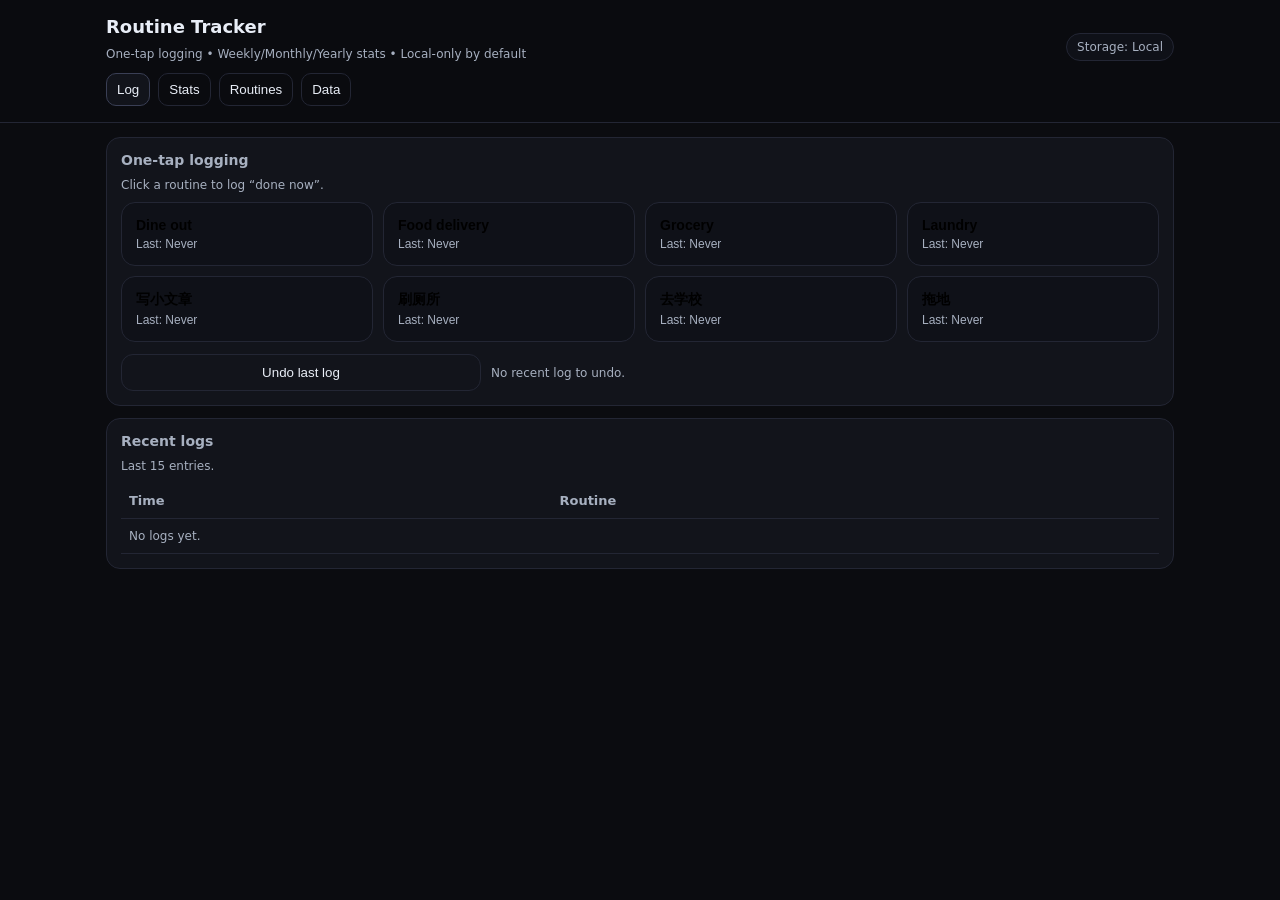
==== index.html @ d8e1b8b6 "Create index.html" ====
<!doctype html>
<html lang="en">
<head>
  <meta charset="utf-8" />
  <meta name="viewport" content="width=device-width,initial-scale=1" />
  <title>Routine Tracker</title>
  <style>
    :root { --bg:#0b0c10; --card:#12141b; --muted:#a7b0c0; --text:#e9eef7; --line:#232634; --good:#79ffa8; }
    * { box-sizing: border-box; }
    body { margin:0; font-family: ui-sans-serif, system-ui, -apple-system, Segoe UI, Roboto, Arial; background:var(--bg); color:var(--text); }
    header { position: sticky; top: 0; background: rgba(11,12,16,.9); backdrop-filter: blur(8px); border-bottom: 1px solid var(--line); }
    .wrap { max-width: 1100px; margin: 0 auto; padding: 16px; }
    .tabs { display:flex; gap:8px; flex-wrap: wrap; }
    .tabbtn { border:1px solid var(--line); background:transparent; color:var(--text); padding:8px 10px; border-radius:10px; cursor:pointer; }
    .tabbtn.active { background: var(--card); border-color: #3a3f55; }
    .grid { display:grid; gap:12px; }
    .card { background: var(--card); border:1px solid var(--line); border-radius:14px; padding:14px; }
    h1 { font-size: 18px; margin: 0 0 10px 0; }
    h2 { font-size: 14px; margin: 0 0 10px 0; color: var(--muted); font-weight: 600; }
    input, select { background:#0f1118; color:var(--text); border:1px solid var(--line); border-radius:10px; padding:10px; width:100%; }
    .row { display:flex; gap:10px; flex-wrap: wrap; align-items: center; }
    .row > * { flex: 1; }
    .btn { border:1px solid var(--line); background:#0f1118; color:var(--text); padding:10px 12px; border-radius:12px; cursor:pointer; }
    .btn.primary { background:#1a1f2d; border-color:#3a3f55; }
    .btn.danger { background:#2a1216; border-color:#5b2b33; }
    .btn.ghost { background:transparent; }
    .muted { color: var(--muted); font-size: 12px; }
    .pill { display:inline-flex; gap:8px; align-items:center; padding:6px 10px; border-radius:999px; border:1px solid var(--line); background:#0f1118; font-size:12px; color:var(--muted); }
    .ok { color: var(--good); }
    table { width:100%; border-collapse: collapse; }
    th, td { border-bottom: 1px solid var(--line); padding: 10px 8px; text-align:left; font-size: 13px; }
    th { color: var(--muted); font-weight: 600; }
    .biglist { display:grid; grid-template-columns: repeat(auto-fill, minmax(220px, 1fr)); gap:10px; }
    .bigbtn { text-align:left; padding:14px; border-radius:14px; border:1px solid var(--line); background:#0f1118; cursor:pointer; }
    .bigbtn:hover { border-color:#3a3f55; }
    .bigbtn .title { font-size: 14px; font-weight: 650; margin-bottom: 4px; }
    .bigbtn .meta { font-size: 12px; color: var(--muted); }
    .two { display:grid; grid-template-columns: 1.2fr .8fr; gap:12px; }
    @media (max-width: 900px) { .two { grid-template-columns: 1fr; } }
    .hidden { display:none; }
    .small { font-size: 12px; }
    code { background:#0f1118; padding:2px 6px; border-radius:6px; border:1px solid var(--line); }
  </style>
</head>
<body>
<header>
  <div class="wrap">
    <div class="row" style="align-items:flex-end;">
      <div style="flex:2;">
        <h1>Routine Tracker</h1>
        <div class="muted">One-tap logging • Weekly/Monthly/Yearly stats • Local-only by default</div>
      </div>
      <div style="flex:1; display:flex; justify-content:flex-end; gap:8px;">
        <span class="pill" id="storagePill">Storage: Local</span>
      </div>
    </div>
    <div class="tabs" style="margin-top:12px;">
      <button class="tabbtn active" data-tab="log">Log</button>
      <button class="tabbtn" data-tab="stats">Stats</button>
      <button class="tabbtn" data-tab="routines">Routines</button>
      <button class="tabbtn" data-tab="data">Data</button>
    </div>
  </div>
</header>

<main class="wrap grid" style="padding-top:14px;">
  <!-- LOG TAB -->
  <section id="tab-log" class="grid">
    <div class="card">
      <h2>One-tap logging</h2>
      <div class="muted" style="margin-bottom:10px;">Click a routine to log “done now”.</div>
      <div class="biglist" id="logButtons"></div>
      <div class="row" style="margin-top:12px;">
        <button class="btn ghost" id="undoBtn" title="Undo your most recent log">Undo last log</button>
        <div class="muted" id="undoHint" style="flex:2;"></div>
      </div>
    </div>

    <div class="card">
      <h2>Recent logs</h2>
      <div class="muted" style="margin-bottom:10px;">Last 15 entries.</div>
      <table>
        <thead><tr><th>Time</th><th>Routine</th></tr></thead>
        <tbody id="recentLogs"></tbody>
      </table>
    </div>
  </section>

  <!-- STATS TAB -->
  <section id="tab-stats" class="grid hidden">
    <div class="card">
      <h2>Overview</h2>
      <div class="muted" style="margin-bottom:10px;">Counts are for the current ISO week (Mon–Sun), current month, and current year.</div>
      <table>
        <thead>
          <tr>
            <th>Routine</th>
            <th>Days since last</th>
            <th>This week</th>
            <th>This month</th>
            <th>This year</th>
            <th>All-time</th>
            <th>Last done</th>
          </tr>
        </thead>
        <tbody id="overviewTable"></tbody>
      </table>
    </div>

    <div class="card">
      <h2>Trend (per routine)</h2>
      <div class="row" style="margin-bottom:10px;">
        <div>
          <div class="muted small">Routine</div>
          <select id="trendRoutine"></select>
        </div>
        <div>
          <div class="muted small">Group by</div>
          <select id="trendGroup">
            <option value="week">Week</option>
            <option value="month" selected>Month</option>
            <option value="year">Year</option>
          </select>
        </div>
        <div>
          <div class="muted small">How many periods</div>
          <input id="trendPeriods" type="number" min="3" max="200" value="18" />
        </div>
        <div style="display:flex; align-items:flex-end;">
          <button class="btn primary" id="trendRefresh">Refresh</button>
        </div>
      </div>
      <table>
        <thead><tr><th>Period</th><th>Count</th></tr></thead>
        <tbody id="trendTable"></tbody>
      </table>
    </div>
  </section>

  <!-- ROUTINES TAB -->
  <section id="tab-routines" class="grid hidden">
    <div class="card">
      <h2>Create routines</h2>
      <div class="row">
        <input id="newRoutineName" placeholder="e.g., Laundry / 拖地 / 去学校 / 写小文章" />
        <button class="btn primary" id="addRoutineBtn">Add</button>
      </div>
      <div class="muted" style="margin-top:8px;">Tip: You can mix English + 中文 in routine names.</div>
    </div>

    <div class="card">
      <h2>Manage routines</h2>
      <table>
        <thead><tr><th>Name</th><th>Status</th><th>Actions</th></tr></thead>
        <tbody id="routineTable"></tbody>
      </table>
      <div class="muted" style="margin-top:8px;">Archiving hides a routine from logging/stats but keeps old logs.</div>
    </div>
  </section>

  <!-- DATA TAB -->
  <section id="tab-data" class="grid hidden">
    <div class="card">
      <h2>Export</h2>
      <div class="row">
        <button class="btn primary" id="exportCsvBtn">Export logs (CSV)</button>
        <button class="btn" id="exportJsonBtn">Backup (JSON)</button>
      </div>
      <div class="muted" style="margin-top:8px;">
        If you ever clear “cookies and site data”, your local data may be deleted. Keep occasional backups.
      </div>
    </div>

    <div class="card">
      <h2>Restore (optional)</h2>
      <div class="row">
        <input type="file" id="importJsonFile" accept="application/json" />
        <button class="btn danger" id="importJsonBtn">Import JSON (overwrites)</button>
      </div>
      <div class="muted" style="margin-top:8px;">Import replaces all current data in this browser for this site.</div>
    </div>

    <div class="card">
      <h2>Reset</h2>
      <div class="row">
        <button class="btn danger" id="resetBtn">Delete all data (this site)</button>
        <div class="muted">This cannot be undone (unless you have a backup).</div>
      </div>
    </div>
  </section>
</main>

<script>
/** ---------- Data model ---------- **/
const STORAGE_KEY = "routine_tracker_v1";
function uid() { return Math.random().toString(16).slice(2) + Date.now().toString(16); }

function loadData() {
  const raw = localStorage.getItem(STORAGE_KEY);
  if (!raw) return seedData();
  try {
    const parsed = JSON.parse(raw);
    if (!parsed || typeof parsed !== "object") return seedData();
    if (!parsed.routines) parsed.routines = [];
    if (!parsed.logs) parsed.logs = [];
    return parsed;
  } catch {
    return seedData();
  }
}

function saveData() {
  localStorage.setItem(STORAGE_KEY, JSON.stringify(state));
}

function seedData() {
  const now = Date.now();
  const defaults = ["Laundry","拖地","刷厕所","去学校","Grocery","写小文章","Dine out","Food delivery"];
  const routines = defaults.map(name => ({ id: uid(), name, createdAt: now, archived: false }));
  const data = { version: 1, routines, logs: [], lastLogId: null };
  localStorage.setItem(STORAGE_KEY, JSON.stringify(data));
  return data;
}

let state = loadData();

/** ---------- Date helpers ---------- **/
function pad2(n){ return n.toString().padStart(2,"0"); }
function toISO(dt){
  const d = new Date(dt);
  return `${d.getFullYear()}-${pad2(d.getMonth()+1)}-${pad2(d.getDate())} ${pad2(d.getHours())}:${pad2(d.getMinutes())}`;
}
function startOfDay(d){
  const x = new Date(d); x.setHours(0,0,0,0); return x;
}
function daysBetween(a,b){
  const ms = 24*60*60*1000;
  return Math.floor((startOfDay(a) - startOfDay(b)) / ms);
}

// ISO week (Mon-Sun), returns {weekYear, week}
function isoWeekInfo(date){
  const d = new Date(Date.UTC(date.getFullYear(), date.getMonth(), date.getDate()));
  // Thursday in current week decides the year.
  const day = d.getUTCDay() || 7; // Sun=7
  d.setUTCDate(d.getUTCDate() + 4 - day);
  const yearStart = new Date(Date.UTC(d.getUTCFullYear(),0,1));
  const weekNo = Math.ceil((((d - yearStart) / 86400000) + 1) / 7);
  return { weekYear: d.getUTCFullYear(), week: weekNo };
}
function weekKey(date){
  const {weekYear, week} = isoWeekInfo(date);
  return `${weekYear}-W${pad2(week)}`;
}
function monthKey(date){
  return `${date.getFullYear()}-${pad2(date.getMonth()+1)}`;
}
function yearKey(date){
  return `${date.getFullYear()}`;
}

/** ---------- UI ---------- **/
const els = {
  tabButtons: document.querySelectorAll(".tabbtn"),
  tabs: {
    log: document.getElementById("tab-log"),
    stats: document.getElementById("tab-stats"),
    routines: document.getElementById("tab-routines"),
    data: document.getElementById("tab-data"),
  },
  logButtons: document.getElementById("logButtons"),
  recentLogs: document.getElementById("recentLogs"),
  undoBtn: document.getElementById("undoBtn"),
  undoHint: document.getElementById("undoHint"),

  overviewTable: document.getElementById("overviewTable"),
  trendRoutine: document.getElementById("trendRoutine"),
  trendGroup: document.getElementById("trendGroup"),
  trendPeriods: document.getElementById("trendPeriods"),
  trendRefresh: document.getElementById("trendRefresh"),
  trendTable: document.getElementById("trendTable"),

  newRoutineName: document.getElementById("newRoutineName"),
  addRoutineBtn: document.getElementById("addRoutineBtn"),
  routineTable: document.getElementById("routineTable"),

  exportCsvBtn: document.getElementById("exportCsvBtn"),
  exportJsonBtn: document.getElementById("exportJsonBtn"),
  importJsonFile: document.getElementById("importJsonFile"),
  importJsonBtn: document.getElementById("importJsonBtn"),
  resetBtn: document.getElementById("resetBtn"),
};

function setActiveTab(name){
  for (const btn of els.tabButtons) {
    btn.classList.toggle("active", btn.dataset.tab === name);
  }
  for (const [k, sec] of Object.entries(els.tabs)) {
    sec.classList.toggle("hidden", k !== name);
  }
  if (name === "log") renderLog();
  if (name === "stats") renderStats();
  if (name === "routines") renderRoutines();
}

els.tabButtons.forEach(b => b.addEventListener("click", () => setActiveTab(b.dataset.tab)));

function activeRoutines(){
  return state.routines.filter(r => !r.archived).sort((a,b)=>a.name.localeCompare(b.name));
}
function routineById(id){
  return state.routines.find(r => r.id === id);
}

function logNow(routineId){
  const entry = { id: uid(), routineId, ts: Date.now() };
  state.logs.push(entry);
  state.lastLogId = entry.id;
  saveData();
  renderLog();
}

function undoLastLog(){
  if (!state.lastLogId) return;
  const idx = state.logs.findIndex(l => l.id === state.lastLogId);
  if (idx >= 0) state.logs.splice(idx, 1);
  state.lastLogId = null;
  saveData();
  renderLog();
}

function renderLog(){
  // Buttons
  const routines = activeRoutines();
  els.logButtons.innerHTML = "";
  if (routines.length === 0) {
    els.logButtons.innerHTML = `<div class="muted">No active routines. Add one in the Routines tab.</div>`;
  } else {
    for (const r of routines) {
      const last = lastLogForRoutine(r.id);
      const lastText = last ? `${toISO(last.ts)}` : "Never";
      const btn = document.createElement("button");
      btn.className = "bigbtn";
      btn.innerHTML = `<div class="title">${escapeHtml(r.name)}</div>
                       <div class="meta">Last: ${escapeHtml(lastText)}</div>`;
      btn.addEventListener("click", () => logNow(r.id));
      els.logButtons.appendChild(btn);
    }
  }

  // Undo hint
  if (state.lastLogId) {
    const last = state.logs.find(l => l.id === state.lastLogId);
    const r = last ? routineById(last.routineId) : null;
    els.undoHint.textContent = last && r ? `Last log: ${r.name} at ${toISO(last.ts)}.` : "";
  } else {
    els.undoHint.textContent = "No recent log to undo.";
  }

  // Recent logs
  const recent = [...state.logs].sort((a,b)=>b.ts-a.ts).slice(0,15);
  els.recentLogs.innerHTML = recent.map(l => {
    const r = routineById(l.routineId);
    return `<tr><td>${escapeHtml(toISO(l.ts))}</td><td>${escapeHtml(r ? r.name : "(deleted routine)")}</td></tr>`;
  }).join("") || `<tr><td colspan="2" class="muted">No logs yet.</td></tr>`;
}

els.undoBtn.addEventListener("click", undoLastLog);

/** ---------- Stats ---------- **/
function lastLogForRoutine(routineId){
  let best = null;
  for (const l of state.logs) {
    if (l.routineId !== routineId) continue;
    if (!best || l.ts > best.ts) best = l;
  }
  return best;
}

function countsForRoutine(routineId){
  const now = new Date();
  const wk = weekKey(now);
  const mk = monthKey(now);
  const yk = yearKey(now);

  let weekCount = 0, monthCount = 0, yearCount = 0, all = 0;
  for (const l of state.logs) {
    if (l.routineId !== routineId) continue;
    all++;
    const d = new Date(l.ts);
    if (weekKey(d) === wk) weekCount++;
    if (monthKey(d) === mk) monthCount++;
    if (yearKey(d) === yk) yearCount++;
  }
  return { weekCount, monthCount, yearCount, all };
}

function renderStats(){
  const routines = activeRoutines();

  // Overview
  els.overviewTable.innerHTML = "";
  if (routines.length === 0) {
    els.overviewTable.innerHTML = `<tr><td colspan="7" class="muted">No active routines.</td></tr>`;
  } else {
    const now = new Date();
    for (const r of routines) {
      const last = lastLogForRoutine(r.id);
      const ds = last ? daysBetween(now, new Date(last.ts)) : null;
      const c = countsForRoutine(r.id);
      els.overviewTable.innerHTML += `
        <tr>
          <td>${escapeHtml(r.name)}</td>
          <td>${ds === null ? "<span class='muted'>—</span>" : `<span class="${ds===0?'ok':''}">${ds}</span>`}</td>
          <td>${c.weekCount}</td>
          <td>${c.monthCount}</td>
          <td>${c.yearCount}</td>
          <td>${c.all}</td>
          <td class="muted">${last ? escapeHtml(toISO(last.ts)) : "Never"}</td>
        </tr>`;
    }
  }

  // Trend selectors
  els.trendRoutine.innerHTML = routines.map(r => `<option value="${r.id}">${escapeHtml(r.name)}</option>`).join("");
  renderTrend();
}

function renderTrend(){
  const routineId = els.trendRoutine.value || (activeRoutines()[0]?.id);
  if (!routineId) {
    els.trendTable.innerHTML = `<tr><td colspan="2" class="muted">No routines.</td></tr>`;
    return;
  }
  const group = els.trendGroup.value; // week/month/year
  const periods = Math.max(3, Math.min(200, Number(els.trendPeriods.value || 18)));

  // aggregate counts
  const map = new Map();
  for (const l of state.logs) {
    if (l.routineId !== routineId) continue;
    const d = new Date(l.ts);
    const key = group === "week" ? weekKey(d) : group === "month" ? monthKey(d) : yearKey(d);
    map.set(key, (map.get(key) || 0) + 1);
  }

  // build last N period keys ending at now
  const now = new Date();
  const keys = [];
  if (group === "year") {
    let y = now.getFullYear();
    for (let i=0;i<periods;i++) keys.push(String(y - i));
  } else if (group === "month") {
    let y = now.getFullYear(), m = now.getMonth(); // 0-based
    for (let i=0;i<periods;i++){
      const d = new Date(y, m, 1);
      keys.push(monthKey(d));
      m--;
      if (m < 0) { m = 11; y--; }
    }
  } else { // week
    // step back by 7 days
    let d = new Date(now);
    for (let i=0;i<periods;i++){
      keys.push(weekKey(d));
      d = new Date(d.getTime() - 7*24*60*60*1000);
    }
  }

  // render newest first
  els.trendTable.innerHTML = keys.map(k => {
    const v = map.get(k) || 0;
    return `<tr><td>${escapeHtml(k)}</td><td>${v}</td></tr>`;
  }).join("");
}

els.trendRefresh.addEventListener("click", renderTrend);
els.trendRoutine.addEventListener("change", renderTrend);
els.trendGroup.addEventListener("change", renderTrend);

/** ---------- Routines ---------- **/
function addRoutine(name){
  const clean = name.trim();
  if (!clean) return;
  state.routines.push({ id: uid(), name: clean, createdAt: Date.now(), archived:false });
  saveData();
  els.newRoutineName.value = "";
  renderRoutines();
  renderLog();
}

els.addRoutineBtn.addEventListener("click", () => addRoutine(els.newRoutineName.value));
els.newRoutineName.addEventListener("keydown", (e)=>{ if (e.key==="Enter") addRoutine(els.newRoutineName.value); });

function renderRoutines(){
  const routines = [...state.routines].sort((a,b)=>a.name.localeCompare(b.name));
  els.routineTable.innerHTML = routines.map(r => `
    <tr>
      <td>
        <input data-edit="${r.id}" value="${escapeAttr(r.name)}" />
      </td>
      <td>${r.archived ? "<span class='muted'>Archived</span>" : "<span class='ok'>Active</span>"}</td>
      <td>
        <button class="btn" data-toggle="${r.id}">${r.archived ? "Unarchive" : "Archive"}</button>
        <button class="btn danger" data-delete="${r.id}">Delete</button>
      </td>
    </tr>
  `).join("") || `<tr><td colspan="3" class="muted">No routines.</td></tr>`;

  // wire actions
  els.routineTable.querySelectorAll("[data-toggle]").forEach(btn=>{
    btn.addEventListener("click", ()=>{
      const id = btn.getAttribute("data-toggle");
      const r = routineById(id);
      if (!r) return;
      r.archived = !r.archived;
      saveData();
      renderRoutines();
    });
  });

  els.routineTable.querySelectorAll("[data-delete]").forEach(btn=>{
    btn.addEventListener("click", ()=>{
      const id = btn.getAttribute("data-delete");
      const r = routineById(id);
      if (!r) return;
      const ok = confirm(`Delete routine "${r.name}"?\n\nThis will NOT delete old logs (they’ll show as deleted routine).`);
      if (!ok) return;
      state.routines = state.routines.filter(x => x.id !== id);
      saveData();
      renderRoutines();
      renderLog();
      renderStats();
    });
  });

  els.routineTable.querySelectorAll("input[data-edit]").forEach(inp=>{
    inp.addEventListener("change", ()=>{
      const id = inp.getAttribute("data-edit");
      const r = routineById(id);
      if (!r) return;
      r.name = inp.value.trim() || r.name;
      saveData();
      renderRoutines();
      renderLog();
      renderStats();
    });
  });
}

/** ---------- Export / Import ---------- **/
function download(filename, content, mime){
  const blob = new Blob([content], { type: mime });
  const url = URL.createObjectURL(blob);
  const a = document.createElement("a");
  a.href = url;
  a.download = filename;
  document.body.appendChild(a);
  a.click();
  a.remove();
  URL.revokeObjectURL(url);
}

function exportCsv(){
  const routineMap = new Map(state.routines.map(r => [r.id, r.name]));
  const rows = [["timestamp_iso","routine_name","routine_id"]];
  const sorted = [...state.logs].sort((a,b)=>a.ts-b.ts);
  for (const l of sorted) {
    const name = routineMap.get(l.routineId) || "(deleted routine)";
    rows.push([new Date(l.ts).toISOString(), name, l.routineId]);
  }
  const csv = rows.map(r => r.map(csvEscape).join(",")).join("\n");
  download(`routine-logs-${new Date().toISOString().slice(0,10)}.csv`, csv, "text/csv;charset=utf-8");
}

function exportJson(){
  download(`routine-backup-${new Date().toISOString().slice(0,10)}.json`,
           JSON.stringify(state, null, 2),
           "application/json;charset=utf-8");
}

function importJson(file){
  const reader = new FileReader();
  reader.onload = () => {
    try {
      const parsed = JSON.parse(reader.result);
      if (!parsed || typeof parsed !== "object") throw new Error("Invalid JSON");
      if (!Array.isArray(parsed.routines) || !Array.isArray(parsed.logs)) throw new Error("Missing routines/logs arrays");
      state = parsed;
      saveData();
      renderLog(); renderStats(); renderRoutines();
      alert("Import complete.");
    } catch (e) {
      alert("Import failed: " + (e.message || String(e)));
    }
  };
  reader.readAsText(file);
}

els.exportCsvBtn.addEventListener("click", exportCsv);
els.exportJsonBtn.addEventListener("click", exportJson);
els.importJsonBtn.addEventListener("click", ()=>{
  const f = els.importJsonFile.files?.[0];
  if (!f) return alert("Choose a JSON file first.");
  const ok = confirm("Import will OVERWRITE your current data for this site in this browser. Continue?");
  if (!ok) return;
  importJson(f);
});

els.resetBtn.addEventListener("click", ()=>{
  const ok = confirm("Delete ALL routines and logs for this site in this browser? This cannot be undone.");
  if (!ok) return;
  localStorage.removeItem(STORAGE_KEY);
  state = seedData();
  renderLog(); renderStats(); renderRoutines();
});

/** ---------- Safety: tiny escaping helpers ---------- **/
function escapeHtml(s){
  return String(s).replace(/[&<>"']/g, c => ({'&':'&amp;','<':'&lt;','>':'&gt;','"':'&quot;',"'":'&#39;'}[c]));
}
function escapeAttr(s){ return escapeHtml(s).replace(/"/g, "&quot;"); }
function csvEscape(s){
  const x = String(s ?? "");
  if (/[,"\n]/.test(x)) return `"${x.replace(/"/g,'""')}"`;
  return x;
}

/** ---------- Init ---------- **/
renderLog();
renderRoutines();
</script>
</body>
</html>
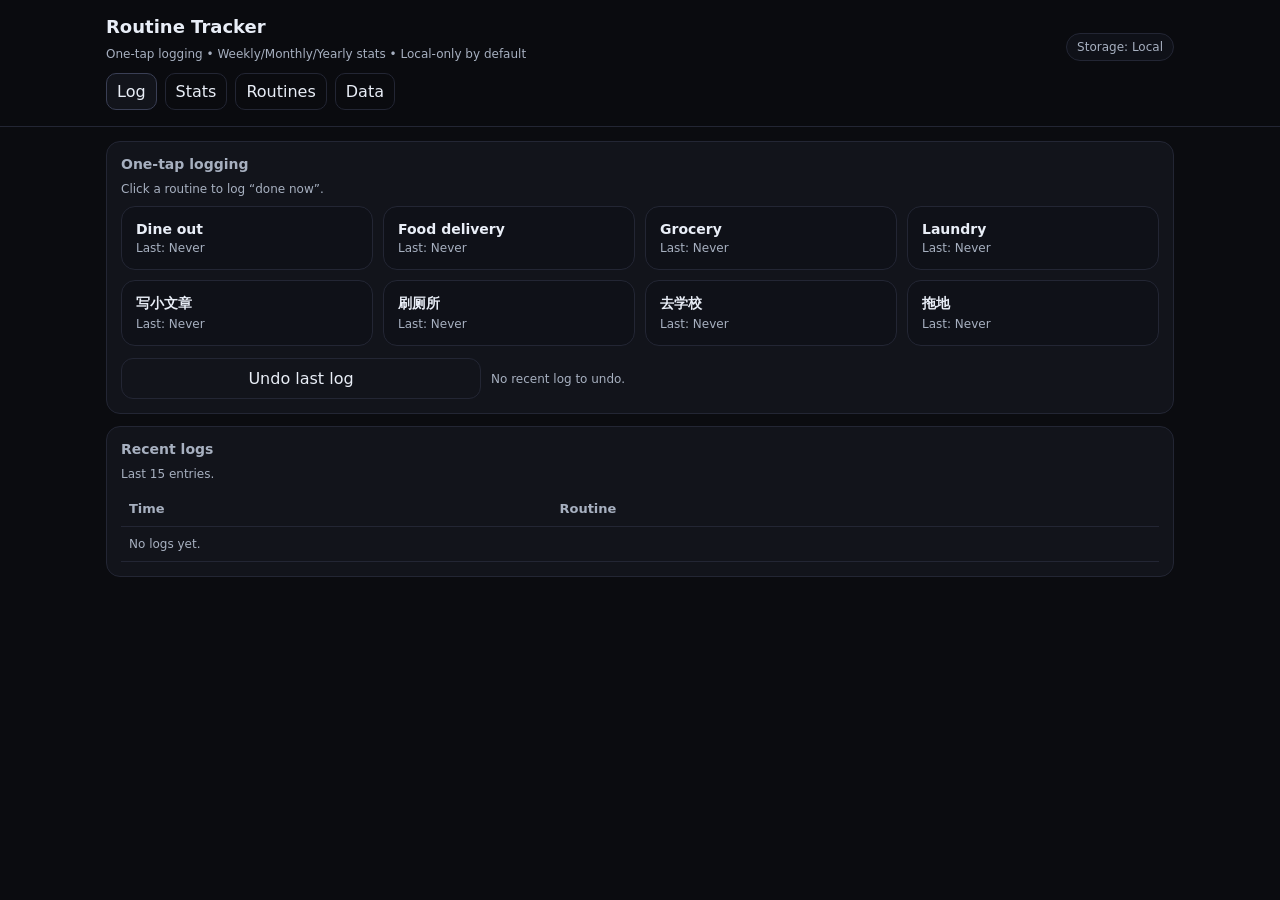
==== commit bae1d09a: "Update index.html" ====
--- a/index.html
+++ b/index.html
@@ -31,6 +31,9 @@
     th, td { border-bottom: 1px solid var(--line); padding: 10px 8px; text-align:left; font-size: 13px; }
     th { color: var(--muted); font-weight: 600; }
     .biglist { display:grid; grid-template-columns: repeat(auto-fill, minmax(220px, 1fr)); gap:10px; }
+    button { color: inherit; font: inherit; }
+.bigbtn { color: var(--text); }
+.bigbtn .title { color: var(--text); }
     .bigbtn { text-align:left; padding:14px; border-radius:14px; border:1px solid var(--line); background:#0f1118; cursor:pointer; }
     .bigbtn:hover { border-color:#3a3f55; }
     .bigbtn .title { font-size: 14px; font-weight: 650; margin-bottom: 4px; }
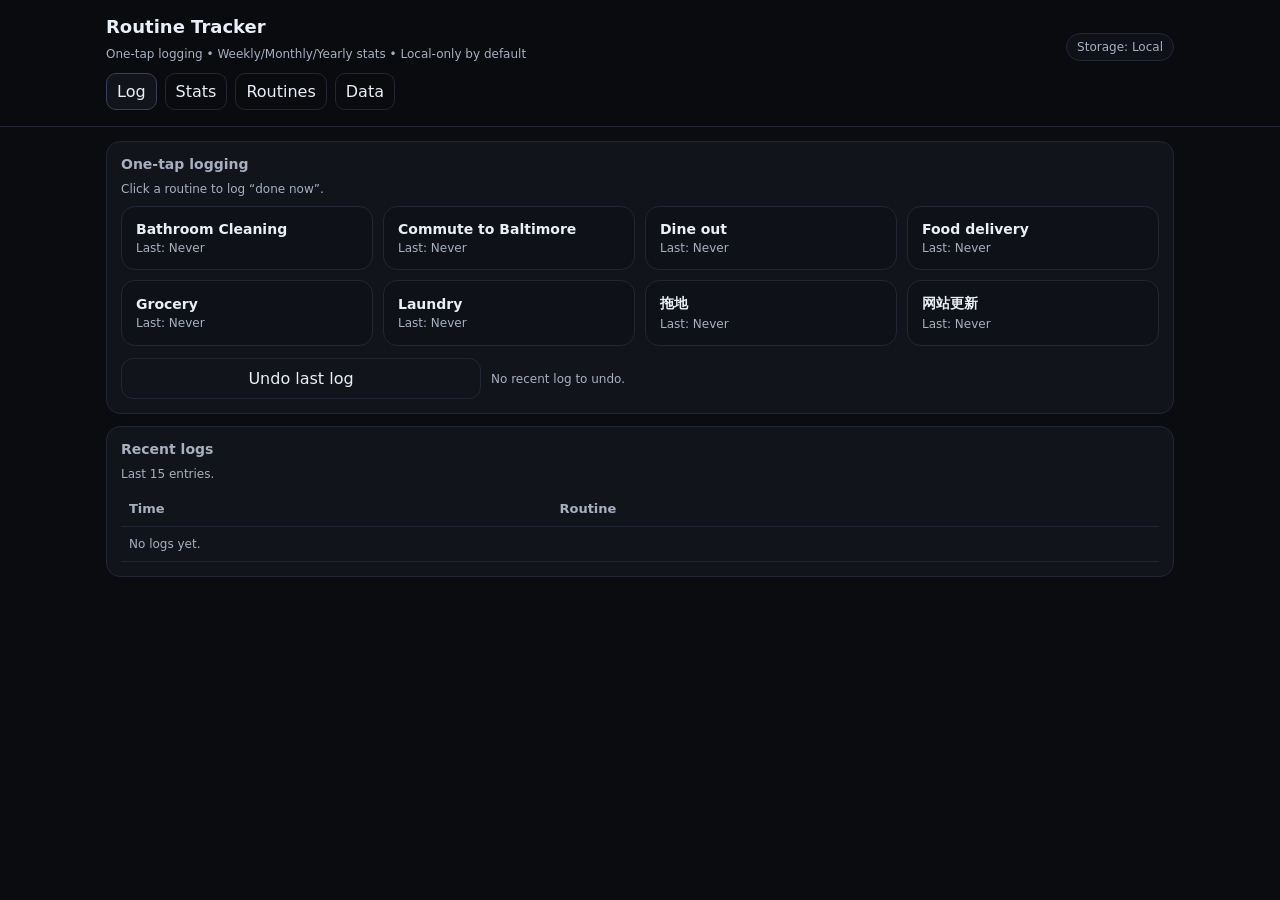
==== commit 72d10f53: "Update index.html" ====
--- a/index.html
+++ b/index.html
@@ -145,7 +145,7 @@
     <div class="card">
       <h2>Create routines</h2>
       <div class="row">
-        <input id="newRoutineName" placeholder="e.g., Laundry / 拖地 / 去学校 / 写小文章" />
+        <input id="newRoutineName" placeholder="e.g., Laundry / Grocery / 拖地" />
         <button class="btn primary" id="addRoutineBtn">Add</button>
       </div>
       <div class="muted" style="margin-top:8px;">Tip: You can mix English + 中文 in routine names.</div>
@@ -218,7 +218,7 @@
 
 function seedData() {
   const now = Date.now();
-  const defaults = ["Laundry","拖地","刷厕所","去学校","Grocery","写小文章","Dine out","Food delivery"];
+  const defaults = ["Laundry","拖地","Bathroom Cleaning","Commute to Baltimore","Grocery","网站更新","Dine out","Food delivery"];
   const routines = defaults.map(name => ({ id: uid(), name, createdAt: now, archived: false }));
   const data = { version: 1, routines, logs: [], lastLogId: null };
   localStorage.setItem(STORAGE_KEY, JSON.stringify(data));
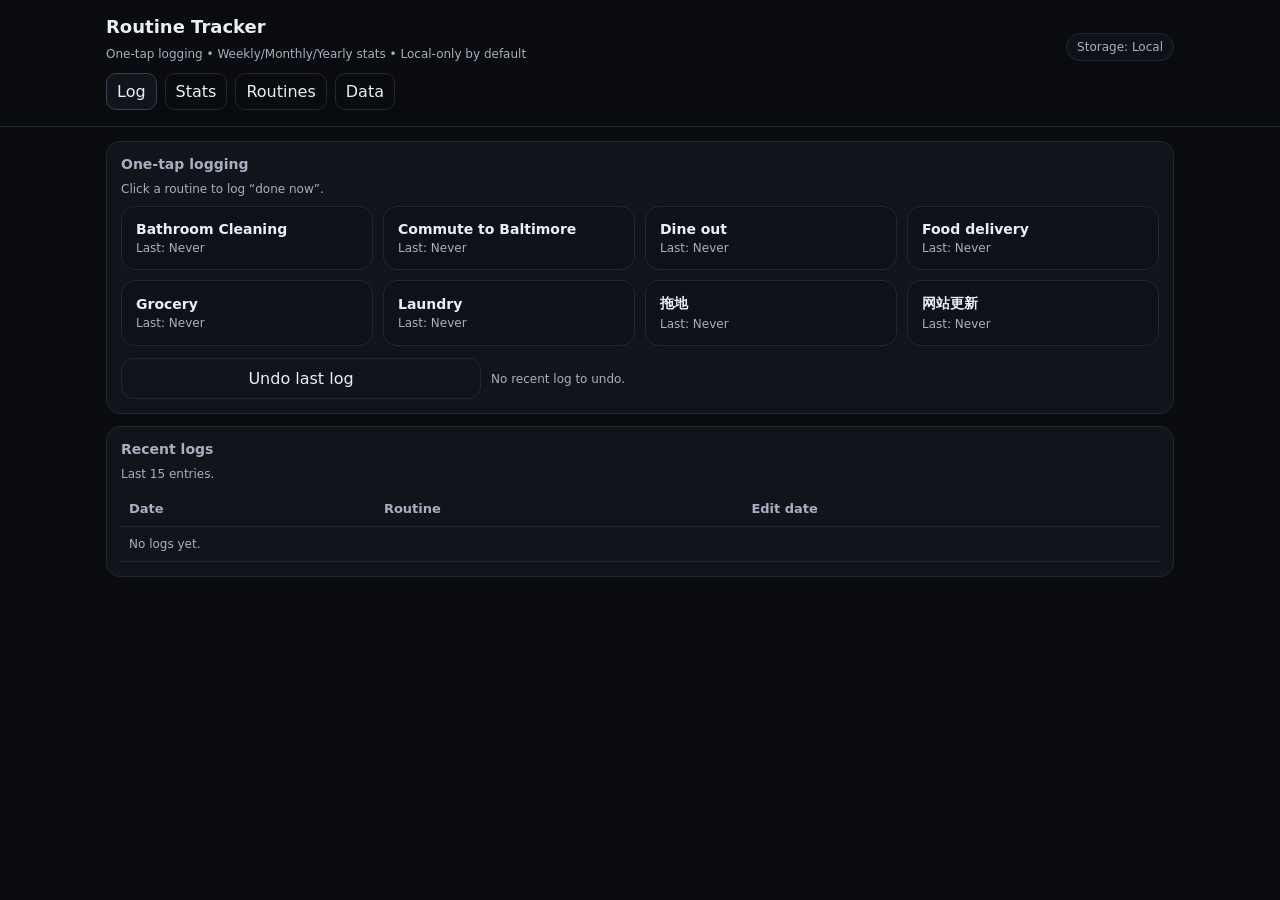
==== commit b5a8f056: "Update index.html" ====
--- a/index.html
+++ b/index.html
@@ -83,7 +83,7 @@
       <h2>Recent logs</h2>
       <div class="muted" style="margin-bottom:10px;">Last 15 entries.</div>
       <table>
-        <thead><tr><th>Time</th><th>Routine</th></tr></thead>
+        <thead><tr><th>Date</th><th>Routine</th><th>Edit date</th></tr></thead>
         <tbody id="recentLogs"></tbody>
       </table>
     </div>
@@ -229,9 +229,14 @@
 
 /** ---------- Date helpers ---------- **/
 function pad2(n){ return n.toString().padStart(2,"0"); }
-function toISO(dt){
+function formatDisplayDate(dt){
   const d = new Date(dt);
-  return `${d.getFullYear()}-${pad2(d.getMonth()+1)}-${pad2(d.getDate())} ${pad2(d.getHours())}:${pad2(d.getMinutes())}`;
+  return `${pad2(d.getMonth()+1)}/${pad2(d.getDate())}/${d.getFullYear()}`;
+}
+
+function toDateInputValue(dt){
+  const d = new Date(dt);
+  return `${d.getFullYear()}-${pad2(d.getMonth()+1)}-${pad2(d.getDate())}`;
 }
 function startOfDay(d){
   const x = new Date(d); x.setHours(0,0,0,0); return x;
@@ -332,6 +337,28 @@
   renderLog();
 }
 
+  function updateLogDate(logId, yyyyMmDd){
+  const log = state.logs.find(l => l.id === logId);
+  if (!log || !yyyyMmDd) return;
+
+  const [y, m, d] = yyyyMmDd.split("-").map(Number);
+  const old = new Date(log.ts);
+
+  const updated = new Date(
+    y,
+    m - 1,
+    d,
+    old.getHours(),
+    old.getMinutes(),
+    old.getSeconds(),
+    old.getMilliseconds()
+  );
+
+  log.ts = updated.getTime();
+  saveData();
+  renderLog();
+}
+
 function renderLog(){
   // Buttons
   const routines = activeRoutines();
@@ -341,7 +368,7 @@
   } else {
     for (const r of routines) {
       const last = lastLogForRoutine(r.id);
-      const lastText = last ? `${toISO(last.ts)}` : "Never";
+      const lastText = last ? `${formatDisplayDate(last.ts)}` : "Never";
       const btn = document.createElement("button");
       btn.className = "bigbtn";
       btn.innerHTML = `<div class="title">${escapeHtml(r.name)}</div>
@@ -355,7 +382,7 @@
   if (state.lastLogId) {
     const last = state.logs.find(l => l.id === state.lastLogId);
     const r = last ? routineById(last.routineId) : null;
-    els.undoHint.textContent = last && r ? `Last log: ${r.name} at ${toISO(last.ts)}.` : "";
+    els.undoHint.textContent = last && r ? `Last log: ${r.name} on ${formatDisplayDate(last.ts)}.` : "";
   } else {
     els.undoHint.textContent = "No recent log to undo.";
   }
@@ -363,9 +390,23 @@
   // Recent logs
   const recent = [...state.logs].sort((a,b)=>b.ts-a.ts).slice(0,15);
   els.recentLogs.innerHTML = recent.map(l => {
-    const r = routineById(l.routineId);
-    return `<tr><td>${escapeHtml(toISO(l.ts))}</td><td>${escapeHtml(r ? r.name : "(deleted routine)")}</td></tr>`;
-  }).join("") || `<tr><td colspan="2" class="muted">No logs yet.</td></tr>`;
+  const r = routineById(l.routineId);
+  return `
+    <tr>
+      <td>${escapeHtml(formatDisplayDate(l.ts))}</td>
+      <td>${escapeHtml(r ? r.name : "(deleted routine)")}</td>
+      <td>
+        <input type="date" data-log-date="${l.id}" value="${toDateInputValue(l.ts)}" />
+      </td>
+    </tr>
+  `;
+}).join("") || `<tr><td colspan="3" class="muted">No logs yet.</td></tr>`;
+
+els.recentLogs.querySelectorAll("input[data-log-date]").forEach(inp => {
+  inp.addEventListener("change", () => {
+    updateLogDate(inp.getAttribute("data-log-date"), inp.value);
+  });
+});
 }
 
 els.undoBtn.addEventListener("click", undoLastLog);
@@ -419,7 +460,7 @@
           <td>${c.monthCount}</td>
           <td>${c.yearCount}</td>
           <td>${c.all}</td>
-          <td class="muted">${last ? escapeHtml(toISO(last.ts)) : "Never"}</td>
+          <td class="muted">${last ? escapeHtml(formatDisplayDate(last.ts)) : "Never"}</td>
         </tr>`;
     }
   }
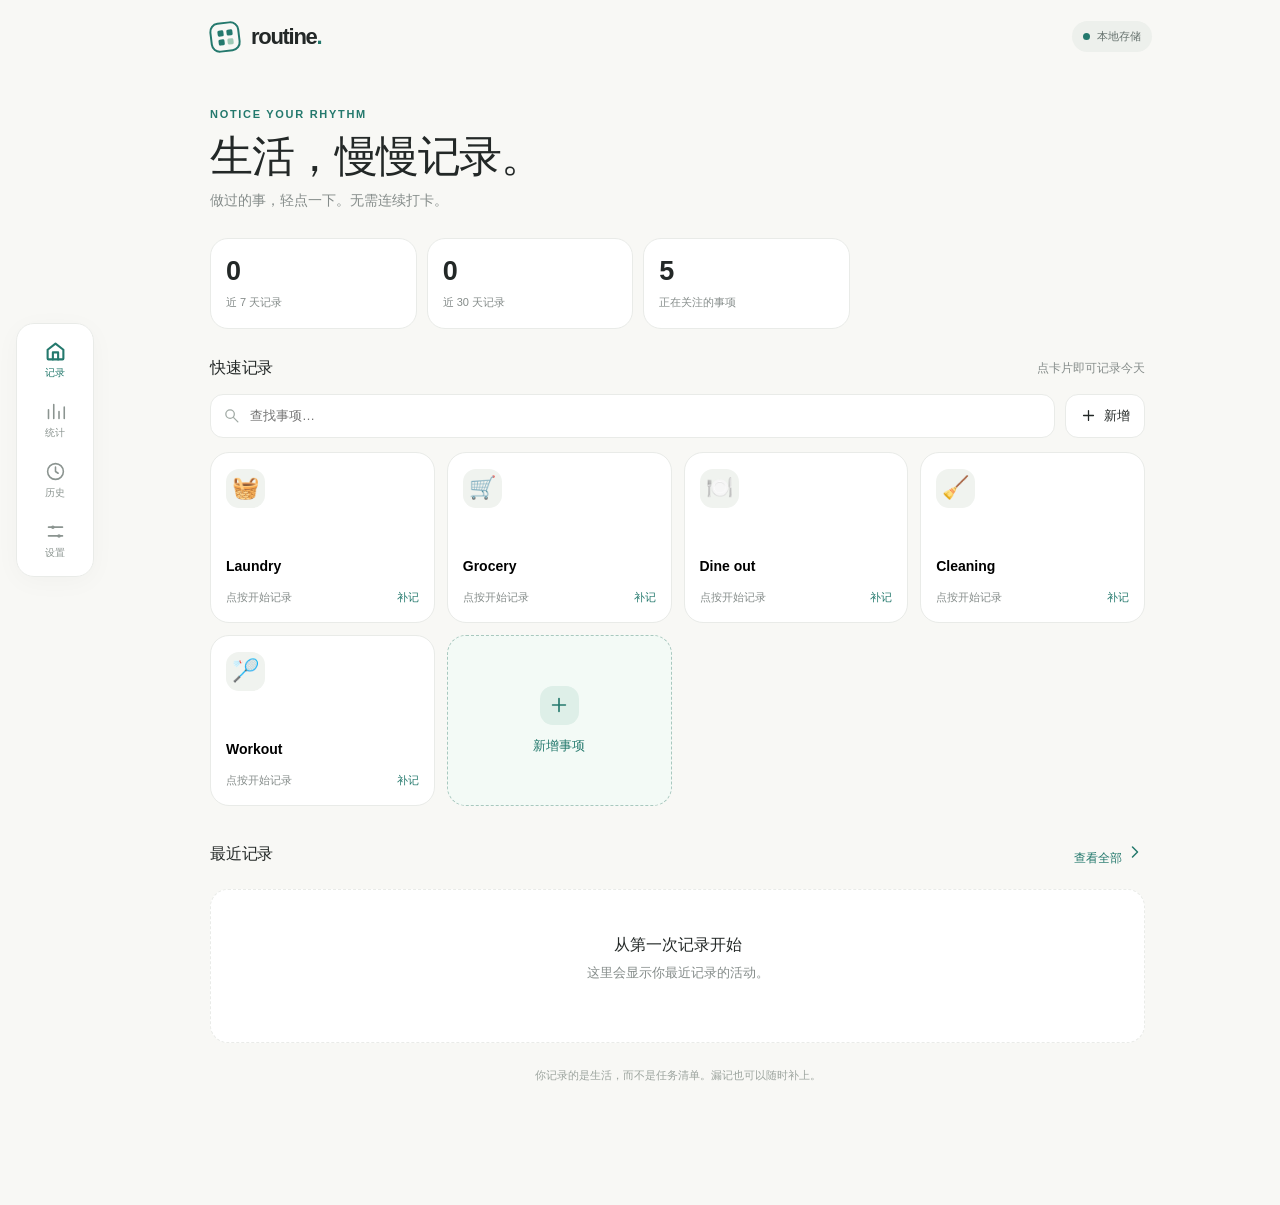
==== commit 0928acfb: "Build Routine v2 mobile-first offline PWA" ====
--- a/index.html
+++ b/index.html
@@ -1,678 +1,57 @@
 <!doctype html>
-<html lang="en">
+<html lang="zh-CN">
 <head>
-  <meta charset="utf-8" />
-  <meta name="viewport" content="width=device-width,initial-scale=1" />
-  <title>Routine Tracker</title>
-  <style>
-    :root { --bg:#0b0c10; --card:#12141b; --muted:#a7b0c0; --text:#e9eef7; --line:#232634; --good:#79ffa8; }
-    * { box-sizing: border-box; }
-    body { margin:0; font-family: ui-sans-serif, system-ui, -apple-system, Segoe UI, Roboto, Arial; background:var(--bg); color:var(--text); }
-    header { position: sticky; top: 0; background: rgba(11,12,16,.9); backdrop-filter: blur(8px); border-bottom: 1px solid var(--line); }
-    .wrap { max-width: 1100px; margin: 0 auto; padding: 16px; }
-    .tabs { display:flex; gap:8px; flex-wrap: wrap; }
-    .tabbtn { border:1px solid var(--line); background:transparent; color:var(--text); padding:8px 10px; border-radius:10px; cursor:pointer; }
-    .tabbtn.active { background: var(--card); border-color: #3a3f55; }
-    .grid { display:grid; gap:12px; }
-    .card { background: var(--card); border:1px solid var(--line); border-radius:14px; padding:14px; }
-    h1 { font-size: 18px; margin: 0 0 10px 0; }
-    h2 { font-size: 14px; margin: 0 0 10px 0; color: var(--muted); font-weight: 600; }
-    input, select { background:#0f1118; color:var(--text); border:1px solid var(--line); border-radius:10px; padding:10px; width:100%; }
-    .row { display:flex; gap:10px; flex-wrap: wrap; align-items: center; }
-    .row > * { flex: 1; }
-    .btn { border:1px solid var(--line); background:#0f1118; color:var(--text); padding:10px 12px; border-radius:12px; cursor:pointer; }
-    .btn.primary { background:#1a1f2d; border-color:#3a3f55; }
-    .btn.danger { background:#2a1216; border-color:#5b2b33; }
-    .btn.ghost { background:transparent; }
-    .muted { color: var(--muted); font-size: 12px; }
-    .pill { display:inline-flex; gap:8px; align-items:center; padding:6px 10px; border-radius:999px; border:1px solid var(--line); background:#0f1118; font-size:12px; color:var(--muted); }
-    .ok { color: var(--good); }
-    table { width:100%; border-collapse: collapse; }
-    th, td { border-bottom: 1px solid var(--line); padding: 10px 8px; text-align:left; font-size: 13px; }
-    th { color: var(--muted); font-weight: 600; }
-    .biglist { display:grid; grid-template-columns: repeat(auto-fill, minmax(220px, 1fr)); gap:10px; }
-    button { color: inherit; font: inherit; }
-.bigbtn { color: var(--text); }
-.bigbtn .title { color: var(--text); }
-    .bigbtn { text-align:left; padding:14px; border-radius:14px; border:1px solid var(--line); background:#0f1118; cursor:pointer; }
-    .bigbtn:hover { border-color:#3a3f55; }
-    .bigbtn .title { font-size: 14px; font-weight: 650; margin-bottom: 4px; }
-    .bigbtn .meta { font-size: 12px; color: var(--muted); }
-    .two { display:grid; grid-template-columns: 1.2fr .8fr; gap:12px; }
-    @media (max-width: 900px) { .two { grid-template-columns: 1fr; } }
-    .hidden { display:none; }
-    .small { font-size: 12px; }
-    code { background:#0f1118; padding:2px 6px; border-radius:6px; border:1px solid var(--line); }
-  </style>
+  <meta charset="utf-8">
+  <meta name="viewport" content="width=device-width, initial-scale=1, viewport-fit=cover">
+  <meta name="theme-color" content="#f8f8f5">
+  <meta name="apple-mobile-web-app-capable" content="yes">
+  <meta name="apple-mobile-web-app-status-bar-style" content="default">
+  <meta name="apple-mobile-web-app-title" content="Routine">
+  <meta name="description" content="轻松记录生活中的日常活动，理解自己的生活节奏。">
+  <link rel="manifest" href="./manifest.webmanifest">
+  <link rel="icon" type="image/svg+xml" href="./assets/icon.svg">
+  <link rel="apple-touch-icon" href="./assets/apple-touch-icon.png">
+  <link rel="stylesheet" href="./styles.css">
+  <title>Routine — Notice your rhythm</title>
 </head>
 <body>
-<header>
-  <div class="wrap">
-    <div class="row" style="align-items:flex-end;">
-      <div style="flex:2;">
-        <h1>Routine Tracker</h1>
-        <div class="muted">One-tap logging • Weekly/Monthly/Yearly stats • Local-only by default</div>
-      </div>
-      <div style="flex:1; display:flex; justify-content:flex-end; gap:8px;">
-        <span class="pill" id="storagePill">Storage: Local</span>
-      </div>
-    </div>
-    <div class="tabs" style="margin-top:12px;">
-      <button class="tabbtn active" data-tab="log">Log</button>
-      <button class="tabbtn" data-tab="stats">Stats</button>
-      <button class="tabbtn" data-tab="routines">Routines</button>
-      <button class="tabbtn" data-tab="data">Data</button>
-    </div>
+  <svg class="svg-symbols" aria-hidden="true" xmlns="http://www.w3.org/2000/svg">
+    <symbol id="i-home" viewBox="0 0 24 24"><path d="m3 10 9-7 9 7v10a1 1 0 0 1-1 1H4a1 1 0 0 1-1-1V10Z"/><path d="M9 21v-8h6v8"/></symbol>
+    <symbol id="i-chart" viewBox="0 0 24 24"><path d="M4 20V10M10 20V4M16 20v-8M22 20V7"/></symbol>
+    <symbol id="i-clock" viewBox="0 0 24 24"><circle cx="12" cy="12" r="9"/><path d="M12 7v5l3 2"/></symbol>
+    <symbol id="i-settings" viewBox="0 0 24 24"><path d="M4 7h16M4 17h16"/><circle cx="9" cy="7" r="2" fill="currentColor" stroke="none"/><circle cx="16" cy="17" r="2" fill="currentColor" stroke="none"/></symbol>
+    <symbol id="i-plus" viewBox="0 0 24 24"><path d="M12 5v14M5 12h14"/></symbol>
+    <symbol id="i-arrow-left" viewBox="0 0 24 24"><path d="m15 18-6-6 6-6M9 12h12"/></symbol>
+    <symbol id="i-chevron-right" viewBox="0 0 24 24"><path d="m9 18 6-6-6-6"/></symbol>
+    <symbol id="i-download" viewBox="0 0 24 24"><path d="M12 3v12m-4-4 4 4 4-4M4 17v3h16v-3"/></symbol>
+    <symbol id="i-upload" viewBox="0 0 24 24"><path d="M12 16V4m-4 4 4-4 4 4M4 17v3h16v-3"/></symbol>
+    <symbol id="i-calendar" viewBox="0 0 24 24"><rect x="3" y="5" width="18" height="16" rx="2"/><path d="M7 3v4M17 3v4M3 10h18"/></symbol>
+    <symbol id="i-check" viewBox="0 0 24 24"><path d="m5 12 4 4L19 6"/></symbol>
+    <symbol id="i-close" viewBox="0 0 24 24"><path d="M5 5l14 14M19 5 5 19"/></symbol>
+    <symbol id="i-trash" viewBox="0 0 24 24"><path d="M4 7h16M9 7V4h6v3m3 0-1 14H7L6 7M10 11v6m4-6v6"/></symbol>
+    <symbol id="i-edit" viewBox="0 0 24 24"><path d="m4 20 4.4-1 11.2-11.2a2 2 0 0 0-2.8-2.8L5.6 16.2 4 20Z"/><path d="m15 7 3 3"/></symbol>
+    <symbol id="i-search" viewBox="0 0 24 24"><circle cx="10" cy="10" r="6"/><path d="m15 15 6 6"/></symbol>
+    <symbol id="i-info" viewBox="0 0 24 24"><circle cx="12" cy="12" r="9"/><path d="M12 11v6M12 7h.01"/></symbol>
+    <symbol id="i-shield" viewBox="0 0 24 24"><path d="m12 2 9 4v6c0 5-4 8-9 10-5-2-9-5-9-10V6l9-4Z"/><path d="m8 12 3 3 5-6"/></symbol>
+    <symbol id="i-more" viewBox="0 0 24 24"><circle cx="5" cy="12" r="1.5" fill="currentColor" stroke="none"/><circle cx="12" cy="12" r="1.5" fill="currentColor" stroke="none"/><circle cx="19" cy="12" r="1.5" fill="currentColor" stroke="none"/></symbol>
+    <symbol id="i-spark" viewBox="0 0 24 24"><path d="m12 2 2.5 7.5L22 12l-7.5 2.5L12 22l-2.5-7.5L2 12l7.5-2.5L12 2Z"/></symbol>
+  </svg>
+  <div class="app-shell">
+    <header class="topbar">
+      <a class="brand" href="#home" aria-label="Routine 首页"><span class="brand-mark"><span></span><span></span><span></span><span></span></span><span>routine<span class="brand-dot">.</span></span></a>
+      <div class="topbar-right"><span class="local-pill"><span class="local-indicator"></span>本地存储</span></div>
+    </header>
+    <main id="app" class="page" tabindex="-1"><div class="loading">正在打开 Routine…</div></main>
   </div>
-</header>
-
-<main class="wrap grid" style="padding-top:14px;">
-  <!-- LOG TAB -->
-  <section id="tab-log" class="grid">
-    <div class="card">
-      <h2>One-tap logging</h2>
-      <div class="muted" style="margin-bottom:10px;">Click a routine to log “done now”.</div>
-      <div class="biglist" id="logButtons"></div>
-      <div class="row" style="margin-top:12px;">
-        <button class="btn ghost" id="undoBtn" title="Undo your most recent log">Undo last log</button>
-        <div class="muted" id="undoHint" style="flex:2;"></div>
-      </div>
-    </div>
-
-    <div class="card">
-      <h2>Recent logs</h2>
-      <div class="muted" style="margin-bottom:10px;">Last 15 entries.</div>
-      <table>
-        <thead><tr><th>Date</th><th>Routine</th><th>Edit date</th></tr></thead>
-        <tbody id="recentLogs"></tbody>
-      </table>
-    </div>
-  </section>
-
-  <!-- STATS TAB -->
-  <section id="tab-stats" class="grid hidden">
-    <div class="card">
-      <h2>Overview</h2>
-      <div class="muted" style="margin-bottom:10px;">Counts are for the current ISO week (Mon–Sun), current month, and current year.</div>
-      <table>
-        <thead>
-          <tr>
-            <th>Routine</th>
-            <th>Days since last</th>
-            <th>This week</th>
-            <th>This month</th>
-            <th>This year</th>
-            <th>All-time</th>
-            <th>Last done</th>
-          </tr>
-        </thead>
-        <tbody id="overviewTable"></tbody>
-      </table>
-    </div>
-
-    <div class="card">
-      <h2>Trend (per routine)</h2>
-      <div class="row" style="margin-bottom:10px;">
-        <div>
-          <div class="muted small">Routine</div>
-          <select id="trendRoutine"></select>
-        </div>
-        <div>
-          <div class="muted small">Group by</div>
-          <select id="trendGroup">
-            <option value="week">Week</option>
-            <option value="month" selected>Month</option>
-            <option value="year">Year</option>
-          </select>
-        </div>
-        <div>
-          <div class="muted small">How many periods</div>
-          <input id="trendPeriods" type="number" min="3" max="200" value="18" />
-        </div>
-        <div style="display:flex; align-items:flex-end;">
-          <button class="btn primary" id="trendRefresh">Refresh</button>
-        </div>
-      </div>
-      <table>
-        <thead><tr><th>Period</th><th>Count</th></tr></thead>
-        <tbody id="trendTable"></tbody>
-      </table>
-    </div>
-  </section>
-
-  <!-- ROUTINES TAB -->
-  <section id="tab-routines" class="grid hidden">
-    <div class="card">
-      <h2>Create routines</h2>
-      <div class="row">
-        <input id="newRoutineName" placeholder="e.g., Laundry / Grocery / 拖地" />
-        <button class="btn primary" id="addRoutineBtn">Add</button>
-      </div>
-      <div class="muted" style="margin-top:8px;">Tip: You can mix English + 中文 in routine names.</div>
-    </div>
-
-    <div class="card">
-      <h2>Manage routines</h2>
-      <table>
-        <thead><tr><th>Name</th><th>Status</th><th>Actions</th></tr></thead>
-        <tbody id="routineTable"></tbody>
-      </table>
-      <div class="muted" style="margin-top:8px;">Archiving hides a routine from logging/stats but keeps old logs.</div>
-    </div>
-  </section>
-
-  <!-- DATA TAB -->
-  <section id="tab-data" class="grid hidden">
-    <div class="card">
-      <h2>Export</h2>
-      <div class="row">
-        <button class="btn primary" id="exportCsvBtn">Export logs (CSV)</button>
-        <button class="btn" id="exportJsonBtn">Backup (JSON)</button>
-      </div>
-      <div class="muted" style="margin-top:8px;">
-        If you ever clear “cookies and site data”, your local data may be deleted. Keep occasional backups.
-      </div>
-    </div>
-
-    <div class="card">
-      <h2>Restore (optional)</h2>
-      <div class="row">
-        <input type="file" id="importJsonFile" accept="application/json" />
-        <button class="btn danger" id="importJsonBtn">Import JSON (overwrites)</button>
-      </div>
-      <div class="muted" style="margin-top:8px;">Import replaces all current data in this browser for this site.</div>
-    </div>
-
-    <div class="card">
-      <h2>Reset</h2>
-      <div class="row">
-        <button class="btn danger" id="resetBtn">Delete all data (this site)</button>
-        <div class="muted">This cannot be undone (unless you have a backup).</div>
-      </div>
-    </div>
-  </section>
-</main>
-
-<script>
-/** ---------- Data model ---------- **/
-const STORAGE_KEY = "routine_tracker_v1";
-function uid() { return Math.random().toString(16).slice(2) + Date.now().toString(16); }
-
-function loadData() {
-  const raw = localStorage.getItem(STORAGE_KEY);
-  if (!raw) return seedData();
-  try {
-    const parsed = JSON.parse(raw);
-    if (!parsed || typeof parsed !== "object") return seedData();
-    if (!parsed.routines) parsed.routines = [];
-    if (!parsed.logs) parsed.logs = [];
-    return parsed;
-  } catch {
-    return seedData();
-  }
-}
-
-function saveData() {
-  localStorage.setItem(STORAGE_KEY, JSON.stringify(state));
-}
-
-function seedData() {
-  const now = Date.now();
-  const defaults = ["Laundry","拖地","Bathroom Cleaning","Commute to Baltimore","Grocery","网站更新","Dine out","Food delivery"];
-  const routines = defaults.map(name => ({ id: uid(), name, createdAt: now, archived: false }));
-  const data = { version: 1, routines, logs: [], lastLogId: null };
-  localStorage.setItem(STORAGE_KEY, JSON.stringify(data));
-  return data;
-}
-
-let state = loadData();
-
-/** ---------- Date helpers ---------- **/
-function pad2(n){ return n.toString().padStart(2,"0"); }
-function formatDisplayDate(dt){
-  const d = new Date(dt);
-  return `${pad2(d.getMonth()+1)}/${pad2(d.getDate())}/${d.getFullYear()}`;
-}
-
-function toDateInputValue(dt){
-  const d = new Date(dt);
-  return `${d.getFullYear()}-${pad2(d.getMonth()+1)}-${pad2(d.getDate())}`;
-}
-function startOfDay(d){
-  const x = new Date(d); x.setHours(0,0,0,0); return x;
-}
-function daysBetween(a,b){
-  const ms = 24*60*60*1000;
-  return Math.floor((startOfDay(a) - startOfDay(b)) / ms);
-}
-
-// ISO week (Mon-Sun), returns {weekYear, week}
-function isoWeekInfo(date){
-  const d = new Date(Date.UTC(date.getFullYear(), date.getMonth(), date.getDate()));
-  // Thursday in current week decides the year.
-  const day = d.getUTCDay() || 7; // Sun=7
-  d.setUTCDate(d.getUTCDate() + 4 - day);
-  const yearStart = new Date(Date.UTC(d.getUTCFullYear(),0,1));
-  const weekNo = Math.ceil((((d - yearStart) / 86400000) + 1) / 7);
-  return { weekYear: d.getUTCFullYear(), week: weekNo };
-}
-function weekKey(date){
-  const {weekYear, week} = isoWeekInfo(date);
-  return `${weekYear}-W${pad2(week)}`;
-}
-function monthKey(date){
-  return `${date.getFullYear()}-${pad2(date.getMonth()+1)}`;
-}
-function yearKey(date){
-  return `${date.getFullYear()}`;
-}
-
-/** ---------- UI ---------- **/
-const els = {
-  tabButtons: document.querySelectorAll(".tabbtn"),
-  tabs: {
-    log: document.getElementById("tab-log"),
-    stats: document.getElementById("tab-stats"),
-    routines: document.getElementById("tab-routines"),
-    data: document.getElementById("tab-data"),
-  },
-  logButtons: document.getElementById("logButtons"),
-  recentLogs: document.getElementById("recentLogs"),
-  undoBtn: document.getElementById("undoBtn"),
-  undoHint: document.getElementById("undoHint"),
-
-  overviewTable: document.getElementById("overviewTable"),
-  trendRoutine: document.getElementById("trendRoutine"),
-  trendGroup: document.getElementById("trendGroup"),
-  trendPeriods: document.getElementById("trendPeriods"),
-  trendRefresh: document.getElementById("trendRefresh"),
-  trendTable: document.getElementById("trendTable"),
-
-  newRoutineName: document.getElementById("newRoutineName"),
-  addRoutineBtn: document.getElementById("addRoutineBtn"),
-  routineTable: document.getElementById("routineTable"),
-
-  exportCsvBtn: document.getElementById("exportCsvBtn"),
-  exportJsonBtn: document.getElementById("exportJsonBtn"),
-  importJsonFile: document.getElementById("importJsonFile"),
-  importJsonBtn: document.getElementById("importJsonBtn"),
-  resetBtn: document.getElementById("resetBtn"),
-};
-
-function setActiveTab(name){
-  for (const btn of els.tabButtons) {
-    btn.classList.toggle("active", btn.dataset.tab === name);
-  }
-  for (const [k, sec] of Object.entries(els.tabs)) {
-    sec.classList.toggle("hidden", k !== name);
-  }
-  if (name === "log") renderLog();
-  if (name === "stats") renderStats();
-  if (name === "routines") renderRoutines();
-}
-
-els.tabButtons.forEach(b => b.addEventListener("click", () => setActiveTab(b.dataset.tab)));
-
-function activeRoutines(){
-  return state.routines.filter(r => !r.archived).sort((a,b)=>a.name.localeCompare(b.name));
-}
-function routineById(id){
-  return state.routines.find(r => r.id === id);
-}
-
-function logNow(routineId){
-  const entry = { id: uid(), routineId, ts: Date.now() };
-  state.logs.push(entry);
-  state.lastLogId = entry.id;
-  saveData();
-  renderLog();
-}
-
-function undoLastLog(){
-  if (!state.lastLogId) return;
-  const idx = state.logs.findIndex(l => l.id === state.lastLogId);
-  if (idx >= 0) state.logs.splice(idx, 1);
-  state.lastLogId = null;
-  saveData();
-  renderLog();
-}
-
-  function updateLogDate(logId, yyyyMmDd){
-  const log = state.logs.find(l => l.id === logId);
-  if (!log || !yyyyMmDd) return;
-
-  const [y, m, d] = yyyyMmDd.split("-").map(Number);
-  const old = new Date(log.ts);
-
-  const updated = new Date(
-    y,
-    m - 1,
-    d,
-    old.getHours(),
-    old.getMinutes(),
-    old.getSeconds(),
-    old.getMilliseconds()
-  );
-
-  log.ts = updated.getTime();
-  saveData();
-  renderLog();
-}
-
-function renderLog(){
-  // Buttons
-  const routines = activeRoutines();
-  els.logButtons.innerHTML = "";
-  if (routines.length === 0) {
-    els.logButtons.innerHTML = `<div class="muted">No active routines. Add one in the Routines tab.</div>`;
-  } else {
-    for (const r of routines) {
-      const last = lastLogForRoutine(r.id);
-      const lastText = last ? `${formatDisplayDate(last.ts)}` : "Never";
-      const btn = document.createElement("button");
-      btn.className = "bigbtn";
-      btn.innerHTML = `<div class="title">${escapeHtml(r.name)}</div>
-                       <div class="meta">Last: ${escapeHtml(lastText)}</div>`;
-      btn.addEventListener("click", () => logNow(r.id));
-      els.logButtons.appendChild(btn);
-    }
-  }
-
-  // Undo hint
-  if (state.lastLogId) {
-    const last = state.logs.find(l => l.id === state.lastLogId);
-    const r = last ? routineById(last.routineId) : null;
-    els.undoHint.textContent = last && r ? `Last log: ${r.name} on ${formatDisplayDate(last.ts)}.` : "";
-  } else {
-    els.undoHint.textContent = "No recent log to undo.";
-  }
-
-  // Recent logs
-  const recent = [...state.logs].sort((a,b)=>b.ts-a.ts).slice(0,15);
-  els.recentLogs.innerHTML = recent.map(l => {
-  const r = routineById(l.routineId);
-  return `
-    <tr>
-      <td>${escapeHtml(formatDisplayDate(l.ts))}</td>
-      <td>${escapeHtml(r ? r.name : "(deleted routine)")}</td>
-      <td>
-        <input type="date" data-log-date="${l.id}" value="${toDateInputValue(l.ts)}" />
-      </td>
-    </tr>
-  `;
-}).join("") || `<tr><td colspan="3" class="muted">No logs yet.</td></tr>`;
-
-els.recentLogs.querySelectorAll("input[data-log-date]").forEach(inp => {
-  inp.addEventListener("change", () => {
-    updateLogDate(inp.getAttribute("data-log-date"), inp.value);
-  });
-});
-}
-
-els.undoBtn.addEventListener("click", undoLastLog);
-
-/** ---------- Stats ---------- **/
-function lastLogForRoutine(routineId){
-  let best = null;
-  for (const l of state.logs) {
-    if (l.routineId !== routineId) continue;
-    if (!best || l.ts > best.ts) best = l;
-  }
-  return best;
-}
-
-function countsForRoutine(routineId){
-  const now = new Date();
-  const wk = weekKey(now);
-  const mk = monthKey(now);
-  const yk = yearKey(now);
-
-  let weekCount = 0, monthCount = 0, yearCount = 0, all = 0;
-  for (const l of state.logs) {
-    if (l.routineId !== routineId) continue;
-    all++;
-    const d = new Date(l.ts);
-    if (weekKey(d) === wk) weekCount++;
-    if (monthKey(d) === mk) monthCount++;
-    if (yearKey(d) === yk) yearCount++;
-  }
-  return { weekCount, monthCount, yearCount, all };
-}
-
-function renderStats(){
-  const routines = activeRoutines();
-
-  // Overview
-  els.overviewTable.innerHTML = "";
-  if (routines.length === 0) {
-    els.overviewTable.innerHTML = `<tr><td colspan="7" class="muted">No active routines.</td></tr>`;
-  } else {
-    const now = new Date();
-    for (const r of routines) {
-      const last = lastLogForRoutine(r.id);
-      const ds = last ? daysBetween(now, new Date(last.ts)) : null;
-      const c = countsForRoutine(r.id);
-      els.overviewTable.innerHTML += `
-        <tr>
-          <td>${escapeHtml(r.name)}</td>
-          <td>${ds === null ? "<span class='muted'>—</span>" : `<span class="${ds===0?'ok':''}">${ds}</span>`}</td>
-          <td>${c.weekCount}</td>
-          <td>${c.monthCount}</td>
-          <td>${c.yearCount}</td>
-          <td>${c.all}</td>
-          <td class="muted">${last ? escapeHtml(formatDisplayDate(last.ts)) : "Never"}</td>
-        </tr>`;
-    }
-  }
-
-  // Trend selectors
-  els.trendRoutine.innerHTML = routines.map(r => `<option value="${r.id}">${escapeHtml(r.name)}</option>`).join("");
-  renderTrend();
-}
-
-function renderTrend(){
-  const routineId = els.trendRoutine.value || (activeRoutines()[0]?.id);
-  if (!routineId) {
-    els.trendTable.innerHTML = `<tr><td colspan="2" class="muted">No routines.</td></tr>`;
-    return;
-  }
-  const group = els.trendGroup.value; // week/month/year
-  const periods = Math.max(3, Math.min(200, Number(els.trendPeriods.value || 18)));
-
-  // aggregate counts
-  const map = new Map();
-  for (const l of state.logs) {
-    if (l.routineId !== routineId) continue;
-    const d = new Date(l.ts);
-    const key = group === "week" ? weekKey(d) : group === "month" ? monthKey(d) : yearKey(d);
-    map.set(key, (map.get(key) || 0) + 1);
-  }
-
-  // build last N period keys ending at now
-  const now = new Date();
-  const keys = [];
-  if (group === "year") {
-    let y = now.getFullYear();
-    for (let i=0;i<periods;i++) keys.push(String(y - i));
-  } else if (group === "month") {
-    let y = now.getFullYear(), m = now.getMonth(); // 0-based
-    for (let i=0;i<periods;i++){
-      const d = new Date(y, m, 1);
-      keys.push(monthKey(d));
-      m--;
-      if (m < 0) { m = 11; y--; }
-    }
-  } else { // week
-    // step back by 7 days
-    let d = new Date(now);
-    for (let i=0;i<periods;i++){
-      keys.push(weekKey(d));
-      d = new Date(d.getTime() - 7*24*60*60*1000);
-    }
-  }
-
-  // render newest first
-  els.trendTable.innerHTML = keys.map(k => {
-    const v = map.get(k) || 0;
-    return `<tr><td>${escapeHtml(k)}</td><td>${v}</td></tr>`;
-  }).join("");
-}
-
-els.trendRefresh.addEventListener("click", renderTrend);
-els.trendRoutine.addEventListener("change", renderTrend);
-els.trendGroup.addEventListener("change", renderTrend);
-
-/** ---------- Routines ---------- **/
-function addRoutine(name){
-  const clean = name.trim();
-  if (!clean) return;
-  state.routines.push({ id: uid(), name: clean, createdAt: Date.now(), archived:false });
-  saveData();
-  els.newRoutineName.value = "";
-  renderRoutines();
-  renderLog();
-}
-
-els.addRoutineBtn.addEventListener("click", () => addRoutine(els.newRoutineName.value));
-els.newRoutineName.addEventListener("keydown", (e)=>{ if (e.key==="Enter") addRoutine(els.newRoutineName.value); });
-
-function renderRoutines(){
-  const routines = [...state.routines].sort((a,b)=>a.name.localeCompare(b.name));
-  els.routineTable.innerHTML = routines.map(r => `
-    <tr>
-      <td>
-        <input data-edit="${r.id}" value="${escapeAttr(r.name)}" />
-      </td>
-      <td>${r.archived ? "<span class='muted'>Archived</span>" : "<span class='ok'>Active</span>"}</td>
-      <td>
-        <button class="btn" data-toggle="${r.id}">${r.archived ? "Unarchive" : "Archive"}</button>
-        <button class="btn danger" data-delete="${r.id}">Delete</button>
-      </td>
-    </tr>
-  `).join("") || `<tr><td colspan="3" class="muted">No routines.</td></tr>`;
-
-  // wire actions
-  els.routineTable.querySelectorAll("[data-toggle]").forEach(btn=>{
-    btn.addEventListener("click", ()=>{
-      const id = btn.getAttribute("data-toggle");
-      const r = routineById(id);
-      if (!r) return;
-      r.archived = !r.archived;
-      saveData();
-      renderRoutines();
-    });
-  });
-
-  els.routineTable.querySelectorAll("[data-delete]").forEach(btn=>{
-    btn.addEventListener("click", ()=>{
-      const id = btn.getAttribute("data-delete");
-      const r = routineById(id);
-      if (!r) return;
-      const ok = confirm(`Delete routine "${r.name}"?\n\nThis will NOT delete old logs (they’ll show as deleted routine).`);
-      if (!ok) return;
-      state.routines = state.routines.filter(x => x.id !== id);
-      saveData();
-      renderRoutines();
-      renderLog();
-      renderStats();
-    });
-  });
-
-  els.routineTable.querySelectorAll("input[data-edit]").forEach(inp=>{
-    inp.addEventListener("change", ()=>{
-      const id = inp.getAttribute("data-edit");
-      const r = routineById(id);
-      if (!r) return;
-      r.name = inp.value.trim() || r.name;
-      saveData();
-      renderRoutines();
-      renderLog();
-      renderStats();
-    });
-  });
-}
-
-/** ---------- Export / Import ---------- **/
-function download(filename, content, mime){
-  const blob = new Blob([content], { type: mime });
-  const url = URL.createObjectURL(blob);
-  const a = document.createElement("a");
-  a.href = url;
-  a.download = filename;
-  document.body.appendChild(a);
-  a.click();
-  a.remove();
-  URL.revokeObjectURL(url);
-}
-
-function exportCsv(){
-  const routineMap = new Map(state.routines.map(r => [r.id, r.name]));
-  const rows = [["timestamp_iso","routine_name","routine_id"]];
-  const sorted = [...state.logs].sort((a,b)=>a.ts-b.ts);
-  for (const l of sorted) {
-    const name = routineMap.get(l.routineId) || "(deleted routine)";
-    rows.push([new Date(l.ts).toISOString(), name, l.routineId]);
-  }
-  const csv = rows.map(r => r.map(csvEscape).join(",")).join("\n");
-  download(`routine-logs-${new Date().toISOString().slice(0,10)}.csv`, csv, "text/csv;charset=utf-8");
-}
-
-function exportJson(){
-  download(`routine-backup-${new Date().toISOString().slice(0,10)}.json`,
-           JSON.stringify(state, null, 2),
-           "application/json;charset=utf-8");
-}
-
-function importJson(file){
-  const reader = new FileReader();
-  reader.onload = () => {
-    try {
-      const parsed = JSON.parse(reader.result);
-      if (!parsed || typeof parsed !== "object") throw new Error("Invalid JSON");
-      if (!Array.isArray(parsed.routines) || !Array.isArray(parsed.logs)) throw new Error("Missing routines/logs arrays");
-      state = parsed;
-      saveData();
-      renderLog(); renderStats(); renderRoutines();
-      alert("Import complete.");
-    } catch (e) {
-      alert("Import failed: " + (e.message || String(e)));
-    }
-  };
-  reader.readAsText(file);
-}
-
-els.exportCsvBtn.addEventListener("click", exportCsv);
-els.exportJsonBtn.addEventListener("click", exportJson);
-els.importJsonBtn.addEventListener("click", ()=>{
-  const f = els.importJsonFile.files?.[0];
-  if (!f) return alert("Choose a JSON file first.");
-  const ok = confirm("Import will OVERWRITE your current data for this site in this browser. Continue?");
-  if (!ok) return;
-  importJson(f);
-});
-
-els.resetBtn.addEventListener("click", ()=>{
-  const ok = confirm("Delete ALL routines and logs for this site in this browser? This cannot be undone.");
-  if (!ok) return;
-  localStorage.removeItem(STORAGE_KEY);
-  state = seedData();
-  renderLog(); renderStats(); renderRoutines();
-});
-
-/** ---------- Safety: tiny escaping helpers ---------- **/
-function escapeHtml(s){
-  return String(s).replace(/[&<>"']/g, c => ({'&':'&amp;','<':'&lt;','>':'&gt;','"':'&quot;',"'":'&#39;'}[c]));
-}
-function escapeAttr(s){ return escapeHtml(s).replace(/"/g, "&quot;"); }
-function csvEscape(s){
-  const x = String(s ?? "");
-  if (/[,"\n]/.test(x)) return `"${x.replace(/"/g,'""')}"`;
-  return x;
-}
-
-/** ---------- Init ---------- **/
-renderLog();
-renderRoutines();
-</script>
+  <nav id="bottomNav" class="bottom-nav" aria-label="主导航">
+    <button type="button" data-nav="home" class="nav-item active"><svg><use href="#i-home"></use></svg><span>记录</span></button>
+    <button type="button" data-nav="insights" class="nav-item"><svg><use href="#i-chart"></use></svg><span>统计</span></button>
+    <button type="button" data-nav="history" class="nav-item"><svg><use href="#i-clock"></use></svg><span>历史</span></button>
+    <button type="button" data-nav="settings" class="nav-item"><svg><use href="#i-settings"></use></svg><span>设置</span></button>
+  </nav>
+  <div id="toastRoot" class="toast-root" aria-live="polite" aria-atomic="true"></div>
+  <div id="modalRoot"></div>
+  <input id="importFile" type="file" accept=".json,application/json" hidden>
+  <script type="module" src="./app.js"></script>
 </body>
 </html>
--- a/styles.css
+++ b/styles.css
@@ -0,0 +1,6 @@
+:root{font-family:-apple-system,BlinkMacSystemFont,"SF Pro Display","Segoe UI","PingFang SC","Microsoft YaHei",sans-serif;color:#232827;background:#f8f8f5;font-synthesis:none;text-rendering:optimizeLegibility;-webkit-font-smoothing:antialiased;--bg:#f8f8f5;--surface:#fff;--text:#232827;--muted:#858c8a;--line:#e9ebe8;--accent:#24796d;--accent-dark:#155d52;--accent-wash:#e7f2ee;--nav-height:76px}
+*{box-sizing:border-box}body{margin:0;min-height:100dvh}button,input,select{font:inherit}button{cursor:pointer;-webkit-tap-highlight-color:transparent}button:disabled{cursor:not-allowed;opacity:.48}button:focus-visible,input:focus-visible,select:focus-visible{outline:3px solid #85baae;outline-offset:2px}a{color:inherit;text-decoration:none}svg{width:20px;height:20px;stroke:currentColor;fill:none;stroke-width:1.8;stroke-linecap:round;stroke-linejoin:round}.svg-symbols{position:absolute;height:0;width:0;overflow:hidden}.app-shell{max-width:1120px;margin:0 auto;min-height:100dvh}.topbar{height:73px;padding:0 clamp(20px,5vw,48px);display:flex;align-items:center;justify-content:space-between}.brand{display:inline-flex;gap:11px;align-items:center;font-size:22px;font-weight:720;letter-spacing:-1.3px}.brand-dot{color:var(--accent)}.brand-mark{width:30px;height:30px;border:2px solid var(--accent);border-radius:9px;display:grid;grid-template-columns:repeat(2,6px);grid-template-rows:repeat(2,6px);place-content:center;gap:3px;transform:rotate(-7deg)}.brand-mark span{height:6px;width:6px;background:var(--accent);border-radius:1.5px}.brand-mark span:last-child{background:#9dc9b5}.local-pill{display:flex;align-items:center;gap:7px;background:#edf0ec;padding:8px 11px;border-radius:100px;color:#65716d;font-size:11px;font-weight:620}.local-indicator{height:7px;width:7px;border-radius:50%;background:var(--accent)}.page{padding:23px clamp(20px,5vw,48px) calc(110px + env(safe-area-inset-bottom))}.page-heading{display:flex;justify-content:space-between;align-items:flex-start;gap:16px;margin-bottom:26px}.eyebrow{font-size:11px;letter-spacing:1.7px;font-weight:700;color:var(--accent);text-transform:uppercase;margin:0 0 12px}.page-title{font-size:clamp(29px,4.8vw,43px);letter-spacing:-1.5px;line-height:1.12;font-weight:760;margin:0}.page-subtitle{font-size:14px;line-height:1.55;color:var(--muted);margin:10px 0 0}.section-head{display:flex;align-items:center;justify-content:space-between;gap:12px;margin:29px 0 15px}.section-title{font-size:16px;font-weight:735;letter-spacing:-.2px;margin:0}.section-note{font-size:12px;color:var(--muted)}.text-link{border:0;background:none;color:var(--accent);font-size:12px;font-weight:660;padding:7px 0}.summary-strip{display:grid;grid-template-columns:repeat(3,minmax(0,1fr));gap:10px}.stat-tile{padding:18px 15px;background:var(--surface);border:1px solid var(--line);border-radius:18px}.stat-number{font-size:27px;line-height:1.1;font-weight:750;letter-spacing:-1px;font-variant-numeric:tabular-nums}.stat-label{margin-top:8px;color:var(--muted);font-size:11px}.record-toolbar{display:flex;gap:10px;align-items:center;margin-bottom:14px}.searchbox{display:flex;gap:8px;align-items:center;min-width:0;flex:1;border:1px solid var(--line);background:white;border-radius:13px;padding:0 12px;height:44px}.searchbox svg{width:17px;height:17px;color:#a1aaa5;flex:none}.searchbox input{width:100%;border:0;outline:none;background:transparent;min-width:0;color:var(--text);font-size:13px}.searchbox input:focus-visible{outline:0}.button{display:inline-flex;align-items:center;justify-content:center;gap:7px;border:1px solid transparent;border-radius:13px;padding:11px 14px;min-height:44px;font-size:13px;font-weight:690;white-space:nowrap;transition:background .18s,transform .18s}.button:active,.activity-main:active{transform:scale(.985)}.button svg{height:17px;width:17px}.button-primary{color:white;background:var(--accent)}.button-primary:hover{background:var(--accent-dark)}.button-secondary{color:var(--text);background:white;border-color:var(--line)}.button-soft{color:var(--accent-dark);background:var(--accent-wash)}.button-danger{color:#af403e;background:#fff1f0;border-color:#f4d9d6}.button-quiet{color:var(--accent);background:transparent;border:0}.button-block{width:100%}.activity-grid{display:grid;grid-template-columns:repeat(2,minmax(0,1fr));gap:12px}.activity-card{border:1px solid var(--line);background:var(--surface);border-radius:19px;min-height:164px;position:relative;overflow:hidden;transition:box-shadow .2s,transform .2s}.activity-card:focus-within,.activity-card:hover{box-shadow:0 8px 23px #202b2610}.activity-main{display:flex;flex-direction:column;justify-content:space-between;align-items:stretch;text-align:left;border:0;background:transparent;padding:16px 15px 10px;width:100%;height:127px}.activity-symbol{display:grid;place-items:center;width:39px;height:39px;background:#f0f3ef;border-radius:13px;font-size:22px;line-height:1}.activity-name{font-weight:720;font-size:14px;line-height:1.25;overflow-wrap:anywhere}.activity-bottom{display:flex;justify-content:space-between;align-items:center;padding:0 15px 13px;gap:5px}.activity-last{font-size:11px;color:var(--muted);white-space:nowrap;overflow:hidden;text-overflow:ellipsis}.activity-backfill{border:none;background:transparent;font-size:11px;color:var(--accent);font-weight:650;padding:4px 0 4px 5px;flex:none}.activity-add{border:1px dashed #a8c8bf;background:#f3faf6;display:flex;justify-content:center;align-items:center;min-height:164px;flex-direction:column;gap:12px;color:var(--accent)}.activity-add .plus-bubble{width:39px;height:39px;border-radius:13px;display:grid;place-items:center;background:#deefe8}.activity-add span:last-child{font-weight:690;font-size:13px}.activity-add svg{width:22px;height:22px}.hint{padding:15px 16px;border:1px solid #dcebe4;background:#eff8f3;border-radius:16px;color:#3e685a;font-size:12px;line-height:1.6;margin:16px 0}.hint-strong{font-weight:750;display:block;margin-bottom:4px}.backup-reminder{background:#f3f1e9;border-color:#e8e3d6;color:#655d44}.hint-actions{display:flex;gap:12px;margin-top:9px}.hint-actions button{border:0;padding:4px 0;color:inherit;background:none;font-weight:750;font-size:12px}.view-banner{border-radius:16px;padding:13px 15px;background:#f0ece4;border:1px solid #e7d9c2;color:#6d5e47;font-size:12px;line-height:1.5;margin-bottom:18px;display:flex;gap:10px;align-items:flex-start}.view-banner svg{flex:none}.empty-state{padding:45px 20px;text-align:center;color:var(--muted);background:var(--surface);border:1px dashed var(--line);border-radius:18px}.empty-state strong{display:block;color:var(--text);margin-bottom:7px}.empty-state p{margin:0 0 15px;font-size:13px;line-height:1.5}.card{background:var(--surface);border-radius:19px;border:1px solid var(--line);padding:20px}.surface-list{background:var(--surface);border:1px solid var(--line);border-radius:18px;overflow:hidden}.list-row{display:flex;align-items:center;gap:12px;padding:15px 17px;border-bottom:1px solid var(--line);min-width:0}.list-row:last-child{border-bottom:none}.row-icon{width:40px;height:40px;background:#f2f5f1;border-radius:13px;display:grid;place-items:center;font-size:21px;flex:none}.row-text{min-width:0;flex:1}.row-title{font-size:13px;font-weight:700;white-space:nowrap;overflow:hidden;text-overflow:ellipsis}.row-description{font-size:11px;color:var(--muted);margin-top:5px}.row-trailing{color:var(--muted);font-size:12px;text-align:right;font-variant-numeric:tabular-nums}.row-button{border:0;background:transparent;padding:8px 0 8px 8px;color:var(--muted)}.row-button svg{height:19px;width:19px}.row-primary{font-size:17px;font-weight:740;color:var(--text)}.split-label{display:flex;justify-content:space-between;gap:10px;align-items:baseline;margin-bottom:14px}.split-label small{font-size:12px;color:var(--muted)}.bars{height:142px;display:grid;grid-template-columns:repeat(8,minmax(0,1fr));gap:9px;align-items:end}.bar-col{height:100%;display:flex;flex-direction:column;justify-content:flex-end;align-items:center;gap:9px}.bar-fill{background:#7ebaaa;border-radius:6px 6px 3px 3px;min-height:3px;width:100%;max-width:36px}.bar-fill.current{background:var(--accent)}.bar-label{font-size:10px;color:var(--muted);white-space:nowrap}.metric-grid{display:grid;grid-template-columns:repeat(2,1fr);gap:10px}.metric-tile{background:#f5f7f4;padding:18px 14px;border-radius:14px}.metric-value{font-size:25px;font-weight:770;letter-spacing:-1px}.metric-caption{font-size:11px;color:var(--muted);margin-top:4px}.filter-select{border:1px solid var(--line);background:white;border-radius:10px;min-height:42px;padding:8px;color:var(--text);font-size:13px;max-width:210px}.history-day{font-size:12px;color:var(--muted);font-weight:700;margin:24px 0 10px}.history-day:first-child{margin-top:0}.setting-section{margin-top:28px}.setting-section:first-child{margin-top:0}.setting-section>h2{font-size:12px;color:var(--muted);font-weight:700;letter-spacing:.5px;text-transform:uppercase;margin:0 0 12px}.setting-content{padding:20px;border:1px solid var(--line);background:var(--surface);border-radius:18px}.setting-content p{font-size:12px;color:var(--muted);line-height:1.7;margin:6px 0 15px}.setting-button-stack{display:flex;gap:9px;flex-wrap:wrap}.setting-meta{font-size:12px;color:var(--muted);margin:12px 0 0}.tiny-notice{color:var(--muted);font-size:12px;line-height:1.7}.bottom-nav{position:fixed;bottom:0;left:0;right:0;z-index:20;padding:9px max(16px,env(safe-area-inset-left)) calc(9px + env(safe-area-inset-bottom));display:flex;justify-content:space-around;gap:4px;background:#fffffff1;border-top:1px solid var(--line);backdrop-filter:blur(20px);-webkit-backdrop-filter:blur(20px)}.nav-item{display:flex;align-items:center;justify-content:center;gap:4px;flex-direction:column;flex:1;color:#8b9490;border:0;background:transparent;font-size:10px;font-weight:650;min-height:48px;padding:4px 0}.nav-item svg{width:21px;height:21px;stroke-width:1.8}.nav-item.active{color:var(--accent)}.nav-item.active svg{stroke-width:2.4}.toast-root{position:fixed;bottom:calc(84px + env(safe-area-inset-bottom));left:50%;transform:translateX(-50%);width:min(calc(100% - 32px),440px);z-index:40;pointer-events:none}.toast{display:flex;align-items:center;gap:10px;background:#283c35;color:white;padding:14px 16px;border-radius:15px;box-shadow:0 10px 35px #14251d33;font-size:12px;pointer-events:auto}.toast span{flex:1}.toast button{color:#a6e4d1;border:0;background:transparent;font-size:12px;font-weight:750;padding:4px}.modal-scrim{position:fixed;inset:0;z-index:60;background:#16201a77;display:flex;align-items:flex-end;justify-content:center;animation:fade-in .13s ease-out}.modal-panel{width:min(100%,460px);max-height:90dvh;overflow:auto;background:#fff;border-radius:24px 24px 0 0;padding:22px 22px calc(25px + env(safe-area-inset-bottom));box-shadow:0 -10px 45px #102c1922;animation:slide-up .19s ease-out}.modal-handle{background:#d7ddd9;width:37px;height:4px;border-radius:6px;margin:0 auto 18px}.modal-header{display:flex;justify-content:space-between;align-items:center;gap:10px;margin-bottom:20px}.modal-header h2{font-size:20px;margin:0;letter-spacing:-.5px}.icon-button{height:34px;width:34px;border:0;background:#f3f5f2;display:grid;place-items:center;border-radius:50%;color:#66716e}.icon-button svg{width:17px;height:17px}.field{display:flex;flex-direction:column;gap:8px;margin-bottom:18px}.field label{font-size:12px;color:#697571;font-weight:700}.field input,.field select{height:49px;width:100%;background:#f9faf8;border:1px solid #e4e9e6;border-radius:12px;padding:0 14px;color:var(--text);font-size:15px;min-width:0}.emoji-picker{display:grid;grid-template-columns:repeat(8,1fr);gap:7px;margin-top:7px}.emoji-option{width:100%;aspect-ratio:1;border-radius:11px;background:#f5f7f4;border:1px solid transparent;font-size:21px}.emoji-option.selected{border-color:var(--accent);background:var(--accent-wash)}.modal-footer{display:flex;gap:9px}.modal-footer .button{flex:1}.dialog-copy{font-size:13px;color:var(--muted);line-height:1.6;margin:0 0 19px}.loading{color:var(--muted);padding:40px 0;text-align:center}.management-list{display:flex;flex-direction:column;gap:10px}.manage-item{display:flex;align-items:center;gap:12px;padding:13px;background:white;border:1px solid var(--line);border-radius:15px}.manage-item .row-title{flex:1}.manage-item .button{min-height:35px;padding:7px 9px;font-size:11px}.muted{color:var(--muted)}.spacer{flex:1}.view-heading{display:flex;align-items:center;gap:12px;margin-bottom:24px}.back-btn{background:white;border:1px solid var(--line);width:39px;height:39px;border-radius:12px;display:grid;place-items:center}.back-btn svg{width:20px;height:20px}.view-heading h1{margin:0;font-size:24px;letter-spacing:-.6px}.button-text-danger{color:#b04240}.desktop-tip{font-size:12px;color:var(--muted);line-height:1.6;margin-top:14px}.footer-note{font-size:11px;color:#9ca49e;text-align:center;margin-top:24px;line-height:1.5}
+@keyframes slide-up{from{transform:translateY(22px);opacity:.8}to{transform:translateY(0);opacity:1}}@keyframes fade-in{from{opacity:0}to{opacity:1}}
+@media(min-width:680px){.page{padding-top:35px}.activity-grid{grid-template-columns:repeat(3,minmax(0,1fr))}.activity-card,.activity-add{min-height:170px}.activity-main{height:133px}.summary-strip{max-width:640px}.bottom-nav{top:50%;bottom:auto;left:max(16px,calc((100vw - 1280px)/2));right:auto;transform:translateY(-50%);flex-direction:column;border:1px solid var(--line);border-radius:18px;padding:8px;backdrop-filter:blur(15px);box-shadow:0 5px 26px #071d1308}.nav-item{width:60px;padding:8px 0;min-height:56px}.page{padding-left:clamp(96px,12vw,130px)}.topbar{padding-left:clamp(96px,12vw,130px)}.toast-root{bottom:28px}.modal-scrim{align-items:center}.modal-panel{border-radius:24px;padding-bottom:24px}}
+@media(min-width:1000px){.activity-grid{grid-template-columns:repeat(4,minmax(0,1fr))}.page{padding-right:55px}}
+@media(prefers-reduced-motion:reduce){*,*::before,*::after{animation:none!important;transition:none!important}}
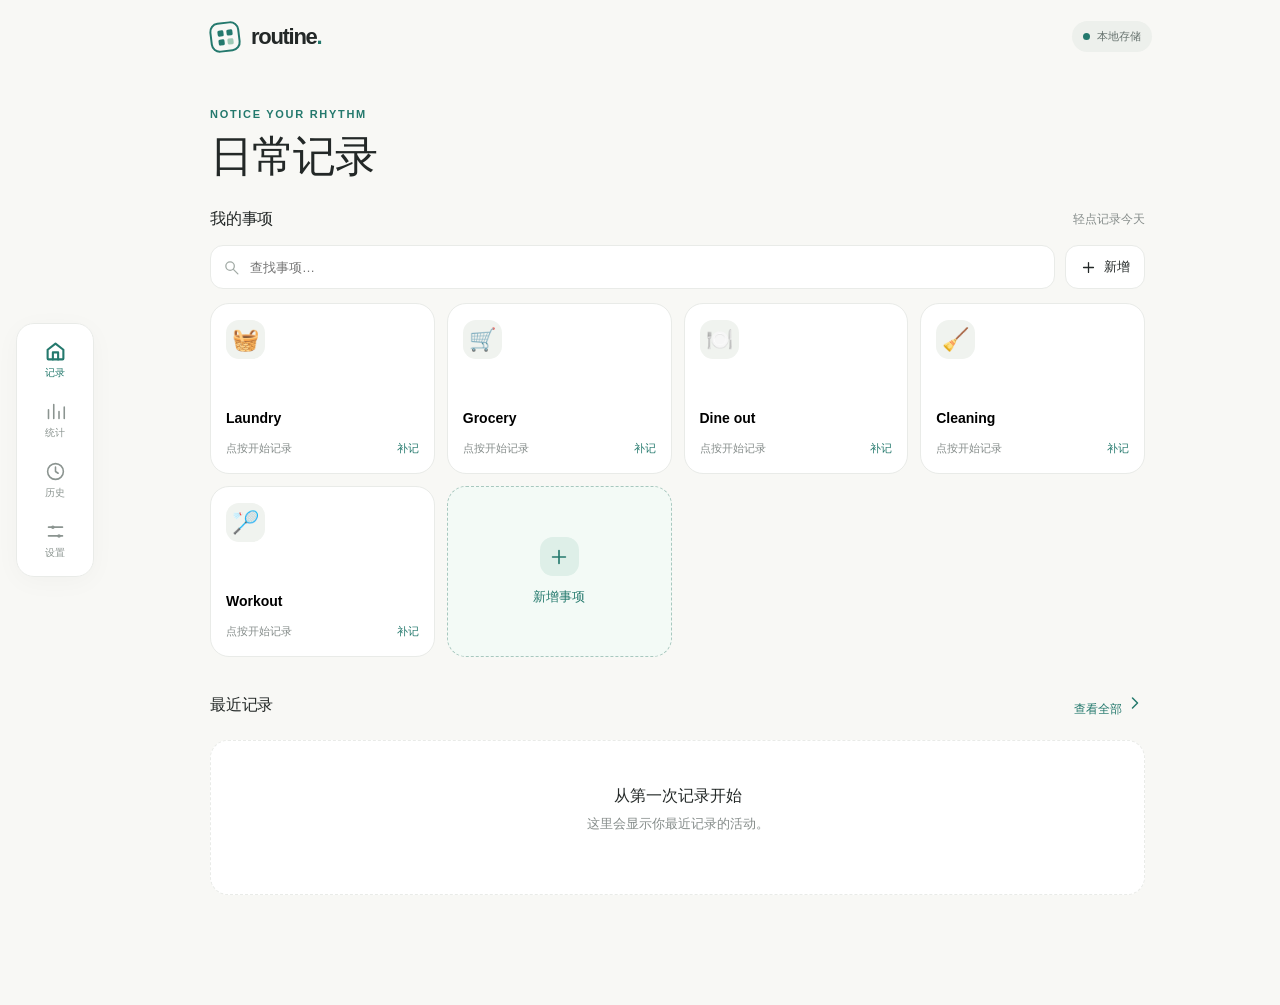
==== commit e08b2ca6: "Package approved green ring icon assets" ====
--- a/index.html
+++ b/index.html
@@ -9,8 +9,8 @@
   <meta name="apple-mobile-web-app-title" content="Routine">
   <meta name="description" content="轻松记录生活中的日常活动，理解自己的生活节奏。">
   <link rel="manifest" href="./manifest.webmanifest">
-  <link rel="icon" type="image/svg+xml" href="./assets/icon.svg">
-  <link rel="apple-touch-icon" href="./assets/apple-touch-icon.png">
+  <link rel="icon" type="image/png" sizes="64x64" href="./assets/favicon-green-ring.png">
+  <link rel="apple-touch-icon" sizes="180x180" href="./assets/apple-touch-icon-green-ring.png">
   <link rel="stylesheet" href="./styles.css">
   <title>Routine — Notice your rhythm</title>
 </head>
--- a/styles.css
+++ b/styles.css
@@ -4,3 +4,56 @@
 @media(min-width:680px){.page{padding-top:35px}.activity-grid{grid-template-columns:repeat(3,minmax(0,1fr))}.activity-card,.activity-add{min-height:170px}.activity-main{height:133px}.summary-strip{max-width:640px}.bottom-nav{top:50%;bottom:auto;left:max(16px,calc((100vw - 1280px)/2));right:auto;transform:translateY(-50%);flex-direction:column;border:1px solid var(--line);border-radius:18px;padding:8px;backdrop-filter:blur(15px);box-shadow:0 5px 26px #071d1308}.nav-item{width:60px;padding:8px 0;min-height:56px}.page{padding-left:clamp(96px,12vw,130px)}.topbar{padding-left:clamp(96px,12vw,130px)}.toast-root{bottom:28px}.modal-scrim{align-items:center}.modal-panel{border-radius:24px;padding-bottom:24px}}
 @media(min-width:1000px){.activity-grid{grid-template-columns:repeat(4,minmax(0,1fr))}.page{padding-right:55px}}
 @media(prefers-reduced-motion:reduce){*,*::before,*::after{animation:none!important;transition:none!important}}
+
+/* V2.1 — focused per-activity insights and searchable icons */
+.insights-grid{display:grid;grid-template-columns:repeat(1,minmax(0,1fr));gap:12px}
+.insight-card{display:block;text-align:left;width:100%;background:var(--surface);border:1px solid var(--line);border-radius:19px;padding:17px 17px 15px;color:var(--text);transition:box-shadow .2s,transform .2s}
+.insight-card:active{transform:scale(.992)}
+.insight-card-top{display:flex;align-items:center;gap:11px;min-width:0}
+.insight-card-top>.row-icon{width:39px;height:39px}
+.insight-card-top>svg{width:16px;height:16px;color:#bdc6bf;flex:none}
+.insight-card-title{min-width:0;flex:1;font-size:15px;font-weight:730;overflow:hidden;text-overflow:ellipsis;white-space:nowrap}
+.insight-card-title small{display:block;font-size:11px;font-weight:450;color:var(--muted);margin-top:4px}
+.insight-frequency{display:flex;gap:10px;align-items:baseline;margin-top:22px;margin-bottom:19px}
+.insight-frequency-label{font-size:12px;color:var(--muted);font-weight:620}
+.insight-frequency strong{font-size:27px;font-weight:775;letter-spacing:-.9px;font-variant-numeric:tabular-nums}
+.insight-metrics{display:grid;grid-template-columns:repeat(3,1fr);border-top:1px solid var(--line);padding-top:13px;gap:4px}
+.insight-metrics>div{display:flex;flex-direction:column;gap:5px;min-width:0}
+.insight-metrics>div+div{border-left:1px solid var(--line);padding-left:14px}
+.insight-metrics strong{font-size:17px;letter-spacing:-.3px;font-variant-numeric:tabular-nums}
+.insight-metrics small{font-size:11px;color:var(--muted)}
+.detail-frequency{display:flex;gap:12px;align-items:baseline;margin-bottom:18px}
+.detail-frequency small{font-size:12px;color:var(--muted)}
+.detail-frequency strong{font-size:28px;letter-spacing:-.7px}
+.detail-metrics{padding-bottom:10px}
+.detail-section-title{font-size:13px;margin:22px 0 9px}
+.detail-dates{border:1px solid var(--line);border-radius:12px;overflow:hidden}
+.detail-date{display:flex;align-items:center;justify-content:space-between;gap:12px;font-size:12px;padding:12px 13px;border-bottom:1px solid var(--line)}
+.detail-date:last-child{border-bottom:0}
+.detail-date span+span{color:var(--accent);font-size:11px}
+.emoji-tool{width:100%;min-width:0}
+.emoji-current{display:flex;align-items:center;gap:12px;margin-bottom:15px}
+.emoji-current>span{width:47px;height:47px;background:#f2f6f1;border-radius:14px;display:grid;place-items:center;font-size:26px}
+.emoji-current strong{display:block;font-size:13px}
+.emoji-current small{display:block;font-size:11px;color:var(--muted);margin-top:4px}
+.emoji-categories{display:flex;gap:7px;overflow-x:auto;scrollbar-width:none;padding-bottom:9px;margin-bottom:3px}
+.emoji-categories::-webkit-scrollbar{display:none}
+.emoji-category{flex:none;background:#f4f6f3;border:1px solid transparent;border-radius:999px;padding:8px 12px;color:#65736d;font-size:11px;font-weight:680}
+.emoji-category.active{background:var(--accent-wash);color:var(--accent-dark);border-color:#cfe8de}
+.emoji-search{display:flex;gap:7px;align-items:center;border:1px solid var(--line);background:#f9faf8;border-radius:11px;height:42px;padding:0 11px}
+.emoji-search svg{width:17px;height:17px;color:#93a09a;flex:none}
+.emoji-search input{min-width:0;width:100%;background:none;border:0;outline:0;font-size:12px;color:var(--text)}
+.emoji-search input:focus-visible{outline:0}
+.emoji-gallery{border:1px solid var(--line);border-radius:13px;margin:10px 0 16px;padding:10px;max-height:238px;min-height:70px;overflow-y:auto;overscroll-behavior:contain}
+.emoji-section+.emoji-section{margin-top:12px}
+.emoji-group-title{font-size:11px;font-weight:720;color:var(--muted);margin:1px 3px 8px}
+.emoji-grid{display:grid;grid-template-columns:repeat(7,minmax(0,1fr));gap:5px}
+.emoji-grid .emoji-option{font-size:21px;border-radius:9px;min-width:0;min-height:38px;aspect-ratio:1}
+.emoji-empty{font-size:12px;color:var(--muted);padding:10px}
+.emoji-custom-label{font-size:12px;color:#697571;font-weight:700;display:flex;justify-content:space-between;gap:8px;margin:0 0 8px}
+.emoji-custom-label span{font-size:11px;color:var(--muted);font-weight:450}
+.emoji-custom-input{width:100%;height:44px;border:1px solid var(--line);border-radius:11px;padding:0 12px;background:#f9faf8;color:var(--text);font-size:17px}
+.preview-banner{margin-bottom:20px;background:#eff5f0;color:#385c50;border:1px solid #d6e6dc;padding:12px 14px;border-radius:14px;font-size:12px;line-height:1.5}
+.preview-banner span{display:inline-flex;background:#d8ece2;color:#215a45;border-radius:5px;padding:2px 6px;font-size:11px;font-weight:740;margin-right:8px}
+@media(min-width:760px){.insights-grid{grid-template-columns:repeat(2,minmax(0,1fr))}}
+@media(min-width:1100px){.insights-grid{grid-template-columns:repeat(3,minmax(0,1fr))}}
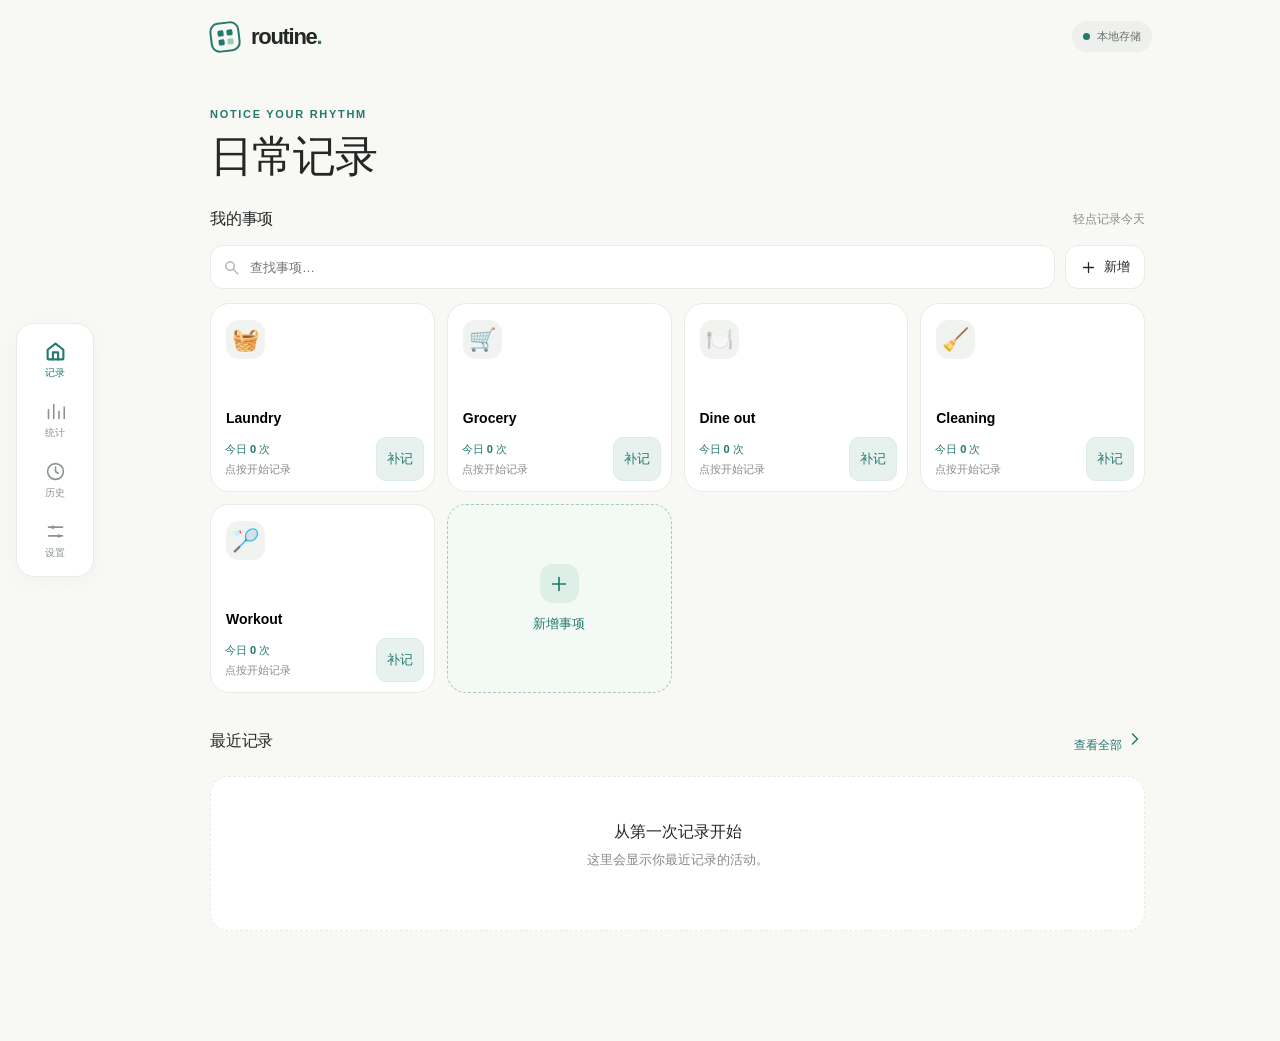
==== commit f74ad979: "Improve daily logging and adaptive 30-day frequency Enlarge lower-right backfill targets, show today" ====
--- a/index.html
+++ b/index.html
@@ -1,57 +1,57 @@
-<!doctype html>
-<html lang="zh-CN">
-<head>
-  <meta charset="utf-8">
-  <meta name="viewport" content="width=device-width, initial-scale=1, viewport-fit=cover">
-  <meta name="theme-color" content="#f8f8f5">
-  <meta name="apple-mobile-web-app-capable" content="yes">
-  <meta name="apple-mobile-web-app-status-bar-style" content="default">
-  <meta name="apple-mobile-web-app-title" content="Routine">
-  <meta name="description" content="轻松记录生活中的日常活动，理解自己的生活节奏。">
-  <link rel="manifest" href="./manifest.webmanifest">
-  <link rel="icon" type="image/png" sizes="64x64" href="./assets/favicon-green-ring.png">
-  <link rel="apple-touch-icon" sizes="180x180" href="./assets/apple-touch-icon-green-ring.png">
-  <link rel="stylesheet" href="./styles.css">
-  <title>Routine — Notice your rhythm</title>
-</head>
-<body>
-  <svg class="svg-symbols" aria-hidden="true" xmlns="http://www.w3.org/2000/svg">
-    <symbol id="i-home" viewBox="0 0 24 24"><path d="m3 10 9-7 9 7v10a1 1 0 0 1-1 1H4a1 1 0 0 1-1-1V10Z"/><path d="M9 21v-8h6v8"/></symbol>
-    <symbol id="i-chart" viewBox="0 0 24 24"><path d="M4 20V10M10 20V4M16 20v-8M22 20V7"/></symbol>
-    <symbol id="i-clock" viewBox="0 0 24 24"><circle cx="12" cy="12" r="9"/><path d="M12 7v5l3 2"/></symbol>
-    <symbol id="i-settings" viewBox="0 0 24 24"><path d="M4 7h16M4 17h16"/><circle cx="9" cy="7" r="2" fill="currentColor" stroke="none"/><circle cx="16" cy="17" r="2" fill="currentColor" stroke="none"/></symbol>
-    <symbol id="i-plus" viewBox="0 0 24 24"><path d="M12 5v14M5 12h14"/></symbol>
-    <symbol id="i-arrow-left" viewBox="0 0 24 24"><path d="m15 18-6-6 6-6M9 12h12"/></symbol>
-    <symbol id="i-chevron-right" viewBox="0 0 24 24"><path d="m9 18 6-6-6-6"/></symbol>
-    <symbol id="i-download" viewBox="0 0 24 24"><path d="M12 3v12m-4-4 4 4 4-4M4 17v3h16v-3"/></symbol>
-    <symbol id="i-upload" viewBox="0 0 24 24"><path d="M12 16V4m-4 4 4-4 4 4M4 17v3h16v-3"/></symbol>
-    <symbol id="i-calendar" viewBox="0 0 24 24"><rect x="3" y="5" width="18" height="16" rx="2"/><path d="M7 3v4M17 3v4M3 10h18"/></symbol>
-    <symbol id="i-check" viewBox="0 0 24 24"><path d="m5 12 4 4L19 6"/></symbol>
-    <symbol id="i-close" viewBox="0 0 24 24"><path d="M5 5l14 14M19 5 5 19"/></symbol>
-    <symbol id="i-trash" viewBox="0 0 24 24"><path d="M4 7h16M9 7V4h6v3m3 0-1 14H7L6 7M10 11v6m4-6v6"/></symbol>
-    <symbol id="i-edit" viewBox="0 0 24 24"><path d="m4 20 4.4-1 11.2-11.2a2 2 0 0 0-2.8-2.8L5.6 16.2 4 20Z"/><path d="m15 7 3 3"/></symbol>
-    <symbol id="i-search" viewBox="0 0 24 24"><circle cx="10" cy="10" r="6"/><path d="m15 15 6 6"/></symbol>
-    <symbol id="i-info" viewBox="0 0 24 24"><circle cx="12" cy="12" r="9"/><path d="M12 11v6M12 7h.01"/></symbol>
-    <symbol id="i-shield" viewBox="0 0 24 24"><path d="m12 2 9 4v6c0 5-4 8-9 10-5-2-9-5-9-10V6l9-4Z"/><path d="m8 12 3 3 5-6"/></symbol>
-    <symbol id="i-more" viewBox="0 0 24 24"><circle cx="5" cy="12" r="1.5" fill="currentColor" stroke="none"/><circle cx="12" cy="12" r="1.5" fill="currentColor" stroke="none"/><circle cx="19" cy="12" r="1.5" fill="currentColor" stroke="none"/></symbol>
-    <symbol id="i-spark" viewBox="0 0 24 24"><path d="m12 2 2.5 7.5L22 12l-7.5 2.5L12 22l-2.5-7.5L2 12l7.5-2.5L12 2Z"/></symbol>
-  </svg>
-  <div class="app-shell">
-    <header class="topbar">
-      <a class="brand" href="#home" aria-label="Routine 首页"><span class="brand-mark"><span></span><span></span><span></span><span></span></span><span>routine<span class="brand-dot">.</span></span></a>
-      <div class="topbar-right"><span class="local-pill"><span class="local-indicator"></span>本地存储</span></div>
-    </header>
-    <main id="app" class="page" tabindex="-1"><div class="loading">正在打开 Routine…</div></main>
-  </div>
-  <nav id="bottomNav" class="bottom-nav" aria-label="主导航">
-    <button type="button" data-nav="home" class="nav-item active"><svg><use href="#i-home"></use></svg><span>记录</span></button>
-    <button type="button" data-nav="insights" class="nav-item"><svg><use href="#i-chart"></use></svg><span>统计</span></button>
-    <button type="button" data-nav="history" class="nav-item"><svg><use href="#i-clock"></use></svg><span>历史</span></button>
-    <button type="button" data-nav="settings" class="nav-item"><svg><use href="#i-settings"></use></svg><span>设置</span></button>
-  </nav>
-  <div id="toastRoot" class="toast-root" aria-live="polite" aria-atomic="true"></div>
-  <div id="modalRoot"></div>
-  <input id="importFile" type="file" accept=".json,application/json" hidden>
-  <script type="module" src="./app.js"></script>
-</body>
-</html>
+<!doctype html>
+<html lang="zh-CN">
+<head>
+  <meta charset="utf-8">
+  <meta name="viewport" content="width=device-width, initial-scale=1, viewport-fit=cover">
+  <meta name="theme-color" content="#f8f8f5">
+  <meta name="apple-mobile-web-app-capable" content="yes">
+  <meta name="apple-mobile-web-app-status-bar-style" content="default">
+  <meta name="apple-mobile-web-app-title" content="Routine">
+  <meta name="description" content="轻松记录生活中的日常活动，理解自己的生活节奏。">
+  <link rel="manifest" href="./manifest.webmanifest">
+  <link rel="icon" type="image/png" sizes="64x64" href="./assets/favicon-green-ring.png">
+  <link rel="apple-touch-icon" sizes="180x180" href="./assets/apple-touch-icon-green-ring.png">
+  <link rel="stylesheet" href="./styles.css?v=2.2.0">
+  <title>Routine — Notice your rhythm</title>
+</head>
+<body>
+  <svg class="svg-symbols" aria-hidden="true" xmlns="http://www.w3.org/2000/svg">
+    <symbol id="i-home" viewBox="0 0 24 24"><path d="m3 10 9-7 9 7v10a1 1 0 0 1-1 1H4a1 1 0 0 1-1-1V10Z"/><path d="M9 21v-8h6v8"/></symbol>
+    <symbol id="i-chart" viewBox="0 0 24 24"><path d="M4 20V10M10 20V4M16 20v-8M22 20V7"/></symbol>
+    <symbol id="i-clock" viewBox="0 0 24 24"><circle cx="12" cy="12" r="9"/><path d="M12 7v5l3 2"/></symbol>
+    <symbol id="i-settings" viewBox="0 0 24 24"><path d="M4 7h16M4 17h16"/><circle cx="9" cy="7" r="2" fill="currentColor" stroke="none"/><circle cx="16" cy="17" r="2" fill="currentColor" stroke="none"/></symbol>
+    <symbol id="i-plus" viewBox="0 0 24 24"><path d="M12 5v14M5 12h14"/></symbol>
+    <symbol id="i-arrow-left" viewBox="0 0 24 24"><path d="m15 18-6-6 6-6M9 12h12"/></symbol>
+    <symbol id="i-chevron-right" viewBox="0 0 24 24"><path d="m9 18 6-6-6-6"/></symbol>
+    <symbol id="i-download" viewBox="0 0 24 24"><path d="M12 3v12m-4-4 4 4 4-4M4 17v3h16v-3"/></symbol>
+    <symbol id="i-upload" viewBox="0 0 24 24"><path d="M12 16V4m-4 4 4-4 4 4M4 17v3h16v-3"/></symbol>
+    <symbol id="i-calendar" viewBox="0 0 24 24"><rect x="3" y="5" width="18" height="16" rx="2"/><path d="M7 3v4M17 3v4M3 10h18"/></symbol>
+    <symbol id="i-check" viewBox="0 0 24 24"><path d="m5 12 4 4L19 6"/></symbol>
+    <symbol id="i-close" viewBox="0 0 24 24"><path d="M5 5l14 14M19 5 5 19"/></symbol>
+    <symbol id="i-trash" viewBox="0 0 24 24"><path d="M4 7h16M9 7V4h6v3m3 0-1 14H7L6 7M10 11v6m4-6v6"/></symbol>
+    <symbol id="i-edit" viewBox="0 0 24 24"><path d="m4 20 4.4-1 11.2-11.2a2 2 0 0 0-2.8-2.8L5.6 16.2 4 20Z"/><path d="m15 7 3 3"/></symbol>
+    <symbol id="i-search" viewBox="0 0 24 24"><circle cx="10" cy="10" r="6"/><path d="m15 15 6 6"/></symbol>
+    <symbol id="i-info" viewBox="0 0 24 24"><circle cx="12" cy="12" r="9"/><path d="M12 11v6M12 7h.01"/></symbol>
+    <symbol id="i-shield" viewBox="0 0 24 24"><path d="m12 2 9 4v6c0 5-4 8-9 10-5-2-9-5-9-10V6l9-4Z"/><path d="m8 12 3 3 5-6"/></symbol>
+    <symbol id="i-more" viewBox="0 0 24 24"><circle cx="5" cy="12" r="1.5" fill="currentColor" stroke="none"/><circle cx="12" cy="12" r="1.5" fill="currentColor" stroke="none"/><circle cx="19" cy="12" r="1.5" fill="currentColor" stroke="none"/></symbol>
+    <symbol id="i-spark" viewBox="0 0 24 24"><path d="m12 2 2.5 7.5L22 12l-7.5 2.5L12 22l-2.5-7.5L2 12l7.5-2.5L12 2Z"/></symbol>
+  </svg>
+  <div class="app-shell">
+    <header class="topbar">
+      <a class="brand" href="#home" aria-label="Routine 首页"><span class="brand-mark"><span></span><span></span><span></span><span></span></span><span>routine<span class="brand-dot">.</span></span></a>
+      <div class="topbar-right"><span class="local-pill"><span class="local-indicator"></span>本地存储</span></div>
+    </header>
+    <main id="app" class="page" tabindex="-1"><div class="loading">正在打开 Routine…</div></main>
+  </div>
+  <nav id="bottomNav" class="bottom-nav" aria-label="主导航">
+    <button type="button" data-nav="home" class="nav-item active"><svg><use href="#i-home"></use></svg><span>记录</span></button>
+    <button type="button" data-nav="insights" class="nav-item"><svg><use href="#i-chart"></use></svg><span>统计</span></button>
+    <button type="button" data-nav="history" class="nav-item"><svg><use href="#i-clock"></use></svg><span>历史</span></button>
+    <button type="button" data-nav="settings" class="nav-item"><svg><use href="#i-settings"></use></svg><span>设置</span></button>
+  </nav>
+  <div id="toastRoot" class="toast-root" aria-live="polite" aria-atomic="true"></div>
+  <div id="modalRoot"></div>
+  <input id="importFile" type="file" accept=".json,application/json" hidden>
+  <script type="module" src="./app.js?v=2.2.0"></script>
+</body>
+</html>
--- a/styles.css
+++ b/styles.css
@@ -1,59 +1,73 @@
-:root{font-family:-apple-system,BlinkMacSystemFont,"SF Pro Display","Segoe UI","PingFang SC","Microsoft YaHei",sans-serif;color:#232827;background:#f8f8f5;font-synthesis:none;text-rendering:optimizeLegibility;-webkit-font-smoothing:antialiased;--bg:#f8f8f5;--surface:#fff;--text:#232827;--muted:#858c8a;--line:#e9ebe8;--accent:#24796d;--accent-dark:#155d52;--accent-wash:#e7f2ee;--nav-height:76px}
-*{box-sizing:border-box}body{margin:0;min-height:100dvh}button,input,select{font:inherit}button{cursor:pointer;-webkit-tap-highlight-color:transparent}button:disabled{cursor:not-allowed;opacity:.48}button:focus-visible,input:focus-visible,select:focus-visible{outline:3px solid #85baae;outline-offset:2px}a{color:inherit;text-decoration:none}svg{width:20px;height:20px;stroke:currentColor;fill:none;stroke-width:1.8;stroke-linecap:round;stroke-linejoin:round}.svg-symbols{position:absolute;height:0;width:0;overflow:hidden}.app-shell{max-width:1120px;margin:0 auto;min-height:100dvh}.topbar{height:73px;padding:0 clamp(20px,5vw,48px);display:flex;align-items:center;justify-content:space-between}.brand{display:inline-flex;gap:11px;align-items:center;font-size:22px;font-weight:720;letter-spacing:-1.3px}.brand-dot{color:var(--accent)}.brand-mark{width:30px;height:30px;border:2px solid var(--accent);border-radius:9px;display:grid;grid-template-columns:repeat(2,6px);grid-template-rows:repeat(2,6px);place-content:center;gap:3px;transform:rotate(-7deg)}.brand-mark span{height:6px;width:6px;background:var(--accent);border-radius:1.5px}.brand-mark span:last-child{background:#9dc9b5}.local-pill{display:flex;align-items:center;gap:7px;background:#edf0ec;padding:8px 11px;border-radius:100px;color:#65716d;font-size:11px;font-weight:620}.local-indicator{height:7px;width:7px;border-radius:50%;background:var(--accent)}.page{padding:23px clamp(20px,5vw,48px) calc(110px + env(safe-area-inset-bottom))}.page-heading{display:flex;justify-content:space-between;align-items:flex-start;gap:16px;margin-bottom:26px}.eyebrow{font-size:11px;letter-spacing:1.7px;font-weight:700;color:var(--accent);text-transform:uppercase;margin:0 0 12px}.page-title{font-size:clamp(29px,4.8vw,43px);letter-spacing:-1.5px;line-height:1.12;font-weight:760;margin:0}.page-subtitle{font-size:14px;line-height:1.55;color:var(--muted);margin:10px 0 0}.section-head{display:flex;align-items:center;justify-content:space-between;gap:12px;margin:29px 0 15px}.section-title{font-size:16px;font-weight:735;letter-spacing:-.2px;margin:0}.section-note{font-size:12px;color:var(--muted)}.text-link{border:0;background:none;color:var(--accent);font-size:12px;font-weight:660;padding:7px 0}.summary-strip{display:grid;grid-template-columns:repeat(3,minmax(0,1fr));gap:10px}.stat-tile{padding:18px 15px;background:var(--surface);border:1px solid var(--line);border-radius:18px}.stat-number{font-size:27px;line-height:1.1;font-weight:750;letter-spacing:-1px;font-variant-numeric:tabular-nums}.stat-label{margin-top:8px;color:var(--muted);font-size:11px}.record-toolbar{display:flex;gap:10px;align-items:center;margin-bottom:14px}.searchbox{display:flex;gap:8px;align-items:center;min-width:0;flex:1;border:1px solid var(--line);background:white;border-radius:13px;padding:0 12px;height:44px}.searchbox svg{width:17px;height:17px;color:#a1aaa5;flex:none}.searchbox input{width:100%;border:0;outline:none;background:transparent;min-width:0;color:var(--text);font-size:13px}.searchbox input:focus-visible{outline:0}.button{display:inline-flex;align-items:center;justify-content:center;gap:7px;border:1px solid transparent;border-radius:13px;padding:11px 14px;min-height:44px;font-size:13px;font-weight:690;white-space:nowrap;transition:background .18s,transform .18s}.button:active,.activity-main:active{transform:scale(.985)}.button svg{height:17px;width:17px}.button-primary{color:white;background:var(--accent)}.button-primary:hover{background:var(--accent-dark)}.button-secondary{color:var(--text);background:white;border-color:var(--line)}.button-soft{color:var(--accent-dark);background:var(--accent-wash)}.button-danger{color:#af403e;background:#fff1f0;border-color:#f4d9d6}.button-quiet{color:var(--accent);background:transparent;border:0}.button-block{width:100%}.activity-grid{display:grid;grid-template-columns:repeat(2,minmax(0,1fr));gap:12px}.activity-card{border:1px solid var(--line);background:var(--surface);border-radius:19px;min-height:164px;position:relative;overflow:hidden;transition:box-shadow .2s,transform .2s}.activity-card:focus-within,.activity-card:hover{box-shadow:0 8px 23px #202b2610}.activity-main{display:flex;flex-direction:column;justify-content:space-between;align-items:stretch;text-align:left;border:0;background:transparent;padding:16px 15px 10px;width:100%;height:127px}.activity-symbol{display:grid;place-items:center;width:39px;height:39px;background:#f0f3ef;border-radius:13px;font-size:22px;line-height:1}.activity-name{font-weight:720;font-size:14px;line-height:1.25;overflow-wrap:anywhere}.activity-bottom{display:flex;justify-content:space-between;align-items:center;padding:0 15px 13px;gap:5px}.activity-last{font-size:11px;color:var(--muted);white-space:nowrap;overflow:hidden;text-overflow:ellipsis}.activity-backfill{border:none;background:transparent;font-size:11px;color:var(--accent);font-weight:650;padding:4px 0 4px 5px;flex:none}.activity-add{border:1px dashed #a8c8bf;background:#f3faf6;display:flex;justify-content:center;align-items:center;min-height:164px;flex-direction:column;gap:12px;color:var(--accent)}.activity-add .plus-bubble{width:39px;height:39px;border-radius:13px;display:grid;place-items:center;background:#deefe8}.activity-add span:last-child{font-weight:690;font-size:13px}.activity-add svg{width:22px;height:22px}.hint{padding:15px 16px;border:1px solid #dcebe4;background:#eff8f3;border-radius:16px;color:#3e685a;font-size:12px;line-height:1.6;margin:16px 0}.hint-strong{font-weight:750;display:block;margin-bottom:4px}.backup-reminder{background:#f3f1e9;border-color:#e8e3d6;color:#655d44}.hint-actions{display:flex;gap:12px;margin-top:9px}.hint-actions button{border:0;padding:4px 0;color:inherit;background:none;font-weight:750;font-size:12px}.view-banner{border-radius:16px;padding:13px 15px;background:#f0ece4;border:1px solid #e7d9c2;color:#6d5e47;font-size:12px;line-height:1.5;margin-bottom:18px;display:flex;gap:10px;align-items:flex-start}.view-banner svg{flex:none}.empty-state{padding:45px 20px;text-align:center;color:var(--muted);background:var(--surface);border:1px dashed var(--line);border-radius:18px}.empty-state strong{display:block;color:var(--text);margin-bottom:7px}.empty-state p{margin:0 0 15px;font-size:13px;line-height:1.5}.card{background:var(--surface);border-radius:19px;border:1px solid var(--line);padding:20px}.surface-list{background:var(--surface);border:1px solid var(--line);border-radius:18px;overflow:hidden}.list-row{display:flex;align-items:center;gap:12px;padding:15px 17px;border-bottom:1px solid var(--line);min-width:0}.list-row:last-child{border-bottom:none}.row-icon{width:40px;height:40px;background:#f2f5f1;border-radius:13px;display:grid;place-items:center;font-size:21px;flex:none}.row-text{min-width:0;flex:1}.row-title{font-size:13px;font-weight:700;white-space:nowrap;overflow:hidden;text-overflow:ellipsis}.row-description{font-size:11px;color:var(--muted);margin-top:5px}.row-trailing{color:var(--muted);font-size:12px;text-align:right;font-variant-numeric:tabular-nums}.row-button{border:0;background:transparent;padding:8px 0 8px 8px;color:var(--muted)}.row-button svg{height:19px;width:19px}.row-primary{font-size:17px;font-weight:740;color:var(--text)}.split-label{display:flex;justify-content:space-between;gap:10px;align-items:baseline;margin-bottom:14px}.split-label small{font-size:12px;color:var(--muted)}.bars{height:142px;display:grid;grid-template-columns:repeat(8,minmax(0,1fr));gap:9px;align-items:end}.bar-col{height:100%;display:flex;flex-direction:column;justify-content:flex-end;align-items:center;gap:9px}.bar-fill{background:#7ebaaa;border-radius:6px 6px 3px 3px;min-height:3px;width:100%;max-width:36px}.bar-fill.current{background:var(--accent)}.bar-label{font-size:10px;color:var(--muted);white-space:nowrap}.metric-grid{display:grid;grid-template-columns:repeat(2,1fr);gap:10px}.metric-tile{background:#f5f7f4;padding:18px 14px;border-radius:14px}.metric-value{font-size:25px;font-weight:770;letter-spacing:-1px}.metric-caption{font-size:11px;color:var(--muted);margin-top:4px}.filter-select{border:1px solid var(--line);background:white;border-radius:10px;min-height:42px;padding:8px;color:var(--text);font-size:13px;max-width:210px}.history-day{font-size:12px;color:var(--muted);font-weight:700;margin:24px 0 10px}.history-day:first-child{margin-top:0}.setting-section{margin-top:28px}.setting-section:first-child{margin-top:0}.setting-section>h2{font-size:12px;color:var(--muted);font-weight:700;letter-spacing:.5px;text-transform:uppercase;margin:0 0 12px}.setting-content{padding:20px;border:1px solid var(--line);background:var(--surface);border-radius:18px}.setting-content p{font-size:12px;color:var(--muted);line-height:1.7;margin:6px 0 15px}.setting-button-stack{display:flex;gap:9px;flex-wrap:wrap}.setting-meta{font-size:12px;color:var(--muted);margin:12px 0 0}.tiny-notice{color:var(--muted);font-size:12px;line-height:1.7}.bottom-nav{position:fixed;bottom:0;left:0;right:0;z-index:20;padding:9px max(16px,env(safe-area-inset-left)) calc(9px + env(safe-area-inset-bottom));display:flex;justify-content:space-around;gap:4px;background:#fffffff1;border-top:1px solid var(--line);backdrop-filter:blur(20px);-webkit-backdrop-filter:blur(20px)}.nav-item{display:flex;align-items:center;justify-content:center;gap:4px;flex-direction:column;flex:1;color:#8b9490;border:0;background:transparent;font-size:10px;font-weight:650;min-height:48px;padding:4px 0}.nav-item svg{width:21px;height:21px;stroke-width:1.8}.nav-item.active{color:var(--accent)}.nav-item.active svg{stroke-width:2.4}.toast-root{position:fixed;bottom:calc(84px + env(safe-area-inset-bottom));left:50%;transform:translateX(-50%);width:min(calc(100% - 32px),440px);z-index:40;pointer-events:none}.toast{display:flex;align-items:center;gap:10px;background:#283c35;color:white;padding:14px 16px;border-radius:15px;box-shadow:0 10px 35px #14251d33;font-size:12px;pointer-events:auto}.toast span{flex:1}.toast button{color:#a6e4d1;border:0;background:transparent;font-size:12px;font-weight:750;padding:4px}.modal-scrim{position:fixed;inset:0;z-index:60;background:#16201a77;display:flex;align-items:flex-end;justify-content:center;animation:fade-in .13s ease-out}.modal-panel{width:min(100%,460px);max-height:90dvh;overflow:auto;background:#fff;border-radius:24px 24px 0 0;padding:22px 22px calc(25px + env(safe-area-inset-bottom));box-shadow:0 -10px 45px #102c1922;animation:slide-up .19s ease-out}.modal-handle{background:#d7ddd9;width:37px;height:4px;border-radius:6px;margin:0 auto 18px}.modal-header{display:flex;justify-content:space-between;align-items:center;gap:10px;margin-bottom:20px}.modal-header h2{font-size:20px;margin:0;letter-spacing:-.5px}.icon-button{height:34px;width:34px;border:0;background:#f3f5f2;display:grid;place-items:center;border-radius:50%;color:#66716e}.icon-button svg{width:17px;height:17px}.field{display:flex;flex-direction:column;gap:8px;margin-bottom:18px}.field label{font-size:12px;color:#697571;font-weight:700}.field input,.field select{height:49px;width:100%;background:#f9faf8;border:1px solid #e4e9e6;border-radius:12px;padding:0 14px;color:var(--text);font-size:15px;min-width:0}.emoji-picker{display:grid;grid-template-columns:repeat(8,1fr);gap:7px;margin-top:7px}.emoji-option{width:100%;aspect-ratio:1;border-radius:11px;background:#f5f7f4;border:1px solid transparent;font-size:21px}.emoji-option.selected{border-color:var(--accent);background:var(--accent-wash)}.modal-footer{display:flex;gap:9px}.modal-footer .button{flex:1}.dialog-copy{font-size:13px;color:var(--muted);line-height:1.6;margin:0 0 19px}.loading{color:var(--muted);padding:40px 0;text-align:center}.management-list{display:flex;flex-direction:column;gap:10px}.manage-item{display:flex;align-items:center;gap:12px;padding:13px;background:white;border:1px solid var(--line);border-radius:15px}.manage-item .row-title{flex:1}.manage-item .button{min-height:35px;padding:7px 9px;font-size:11px}.muted{color:var(--muted)}.spacer{flex:1}.view-heading{display:flex;align-items:center;gap:12px;margin-bottom:24px}.back-btn{background:white;border:1px solid var(--line);width:39px;height:39px;border-radius:12px;display:grid;place-items:center}.back-btn svg{width:20px;height:20px}.view-heading h1{margin:0;font-size:24px;letter-spacing:-.6px}.button-text-danger{color:#b04240}.desktop-tip{font-size:12px;color:var(--muted);line-height:1.6;margin-top:14px}.footer-note{font-size:11px;color:#9ca49e;text-align:center;margin-top:24px;line-height:1.5}
-@keyframes slide-up{from{transform:translateY(22px);opacity:.8}to{transform:translateY(0);opacity:1}}@keyframes fade-in{from{opacity:0}to{opacity:1}}
-@media(min-width:680px){.page{padding-top:35px}.activity-grid{grid-template-columns:repeat(3,minmax(0,1fr))}.activity-card,.activity-add{min-height:170px}.activity-main{height:133px}.summary-strip{max-width:640px}.bottom-nav{top:50%;bottom:auto;left:max(16px,calc((100vw - 1280px)/2));right:auto;transform:translateY(-50%);flex-direction:column;border:1px solid var(--line);border-radius:18px;padding:8px;backdrop-filter:blur(15px);box-shadow:0 5px 26px #071d1308}.nav-item{width:60px;padding:8px 0;min-height:56px}.page{padding-left:clamp(96px,12vw,130px)}.topbar{padding-left:clamp(96px,12vw,130px)}.toast-root{bottom:28px}.modal-scrim{align-items:center}.modal-panel{border-radius:24px;padding-bottom:24px}}
-@media(min-width:1000px){.activity-grid{grid-template-columns:repeat(4,minmax(0,1fr))}.page{padding-right:55px}}
-@media(prefers-reduced-motion:reduce){*,*::before,*::after{animation:none!important;transition:none!important}}
-
-/* V2.1 — focused per-activity insights and searchable icons */
-.insights-grid{display:grid;grid-template-columns:repeat(1,minmax(0,1fr));gap:12px}
-.insight-card{display:block;text-align:left;width:100%;background:var(--surface);border:1px solid var(--line);border-radius:19px;padding:17px 17px 15px;color:var(--text);transition:box-shadow .2s,transform .2s}
-.insight-card:active{transform:scale(.992)}
-.insight-card-top{display:flex;align-items:center;gap:11px;min-width:0}
-.insight-card-top>.row-icon{width:39px;height:39px}
-.insight-card-top>svg{width:16px;height:16px;color:#bdc6bf;flex:none}
-.insight-card-title{min-width:0;flex:1;font-size:15px;font-weight:730;overflow:hidden;text-overflow:ellipsis;white-space:nowrap}
-.insight-card-title small{display:block;font-size:11px;font-weight:450;color:var(--muted);margin-top:4px}
-.insight-frequency{display:flex;gap:10px;align-items:baseline;margin-top:22px;margin-bottom:19px}
-.insight-frequency-label{font-size:12px;color:var(--muted);font-weight:620}
-.insight-frequency strong{font-size:27px;font-weight:775;letter-spacing:-.9px;font-variant-numeric:tabular-nums}
-.insight-metrics{display:grid;grid-template-columns:repeat(3,1fr);border-top:1px solid var(--line);padding-top:13px;gap:4px}
-.insight-metrics>div{display:flex;flex-direction:column;gap:5px;min-width:0}
-.insight-metrics>div+div{border-left:1px solid var(--line);padding-left:14px}
-.insight-metrics strong{font-size:17px;letter-spacing:-.3px;font-variant-numeric:tabular-nums}
-.insight-metrics small{font-size:11px;color:var(--muted)}
-.detail-frequency{display:flex;gap:12px;align-items:baseline;margin-bottom:18px}
-.detail-frequency small{font-size:12px;color:var(--muted)}
-.detail-frequency strong{font-size:28px;letter-spacing:-.7px}
-.detail-metrics{padding-bottom:10px}
-.detail-section-title{font-size:13px;margin:22px 0 9px}
-.detail-dates{border:1px solid var(--line);border-radius:12px;overflow:hidden}
-.detail-date{display:flex;align-items:center;justify-content:space-between;gap:12px;font-size:12px;padding:12px 13px;border-bottom:1px solid var(--line)}
-.detail-date:last-child{border-bottom:0}
-.detail-date span+span{color:var(--accent);font-size:11px}
-.emoji-tool{width:100%;min-width:0}
-.emoji-current{display:flex;align-items:center;gap:12px;margin-bottom:15px}
-.emoji-current>span{width:47px;height:47px;background:#f2f6f1;border-radius:14px;display:grid;place-items:center;font-size:26px}
-.emoji-current strong{display:block;font-size:13px}
-.emoji-current small{display:block;font-size:11px;color:var(--muted);margin-top:4px}
-.emoji-categories{display:flex;gap:7px;overflow-x:auto;scrollbar-width:none;padding-bottom:9px;margin-bottom:3px}
-.emoji-categories::-webkit-scrollbar{display:none}
-.emoji-category{flex:none;background:#f4f6f3;border:1px solid transparent;border-radius:999px;padding:8px 12px;color:#65736d;font-size:11px;font-weight:680}
-.emoji-category.active{background:var(--accent-wash);color:var(--accent-dark);border-color:#cfe8de}
-.emoji-search{display:flex;gap:7px;align-items:center;border:1px solid var(--line);background:#f9faf8;border-radius:11px;height:42px;padding:0 11px}
-.emoji-search svg{width:17px;height:17px;color:#93a09a;flex:none}
-.emoji-search input{min-width:0;width:100%;background:none;border:0;outline:0;font-size:12px;color:var(--text)}
-.emoji-search input:focus-visible{outline:0}
-.emoji-gallery{border:1px solid var(--line);border-radius:13px;margin:10px 0 16px;padding:10px;max-height:238px;min-height:70px;overflow-y:auto;overscroll-behavior:contain}
-.emoji-section+.emoji-section{margin-top:12px}
-.emoji-group-title{font-size:11px;font-weight:720;color:var(--muted);margin:1px 3px 8px}
-.emoji-grid{display:grid;grid-template-columns:repeat(7,minmax(0,1fr));gap:5px}
-.emoji-grid .emoji-option{font-size:21px;border-radius:9px;min-width:0;min-height:38px;aspect-ratio:1}
-.emoji-empty{font-size:12px;color:var(--muted);padding:10px}
-.emoji-custom-label{font-size:12px;color:#697571;font-weight:700;display:flex;justify-content:space-between;gap:8px;margin:0 0 8px}
-.emoji-custom-label span{font-size:11px;color:var(--muted);font-weight:450}
-.emoji-custom-input{width:100%;height:44px;border:1px solid var(--line);border-radius:11px;padding:0 12px;background:#f9faf8;color:var(--text);font-size:17px}
-.preview-banner{margin-bottom:20px;background:#eff5f0;color:#385c50;border:1px solid #d6e6dc;padding:12px 14px;border-radius:14px;font-size:12px;line-height:1.5}
-.preview-banner span{display:inline-flex;background:#d8ece2;color:#215a45;border-radius:5px;padding:2px 6px;font-size:11px;font-weight:740;margin-right:8px}
-@media(min-width:760px){.insights-grid{grid-template-columns:repeat(2,minmax(0,1fr))}}
-@media(min-width:1100px){.insights-grid{grid-template-columns:repeat(3,minmax(0,1fr))}}
+:root{font-family:-apple-system,BlinkMacSystemFont,"SF Pro Display","Segoe UI","PingFang SC","Microsoft YaHei",sans-serif;color:#232827;background:#f8f8f5;font-synthesis:none;text-rendering:optimizeLegibility;-webkit-font-smoothing:antialiased;--bg:#f8f8f5;--surface:#fff;--text:#232827;--muted:#858c8a;--line:#e9ebe8;--accent:#24796d;--accent-dark:#155d52;--accent-wash:#e7f2ee;--nav-height:76px}
+*{box-sizing:border-box}body{margin:0;min-height:100dvh}button,input,select{font:inherit}button{cursor:pointer;-webkit-tap-highlight-color:transparent}button:disabled{cursor:not-allowed;opacity:.48}button:focus-visible,input:focus-visible,select:focus-visible{outline:3px solid #85baae;outline-offset:2px}a{color:inherit;text-decoration:none}svg{width:20px;height:20px;stroke:currentColor;fill:none;stroke-width:1.8;stroke-linecap:round;stroke-linejoin:round}.svg-symbols{position:absolute;height:0;width:0;overflow:hidden}.app-shell{max-width:1120px;margin:0 auto;min-height:100dvh}.topbar{height:73px;padding:0 clamp(20px,5vw,48px);display:flex;align-items:center;justify-content:space-between}.brand{display:inline-flex;gap:11px;align-items:center;font-size:22px;font-weight:720;letter-spacing:-1.3px}.brand-dot{color:var(--accent)}.brand-mark{width:30px;height:30px;border:2px solid var(--accent);border-radius:9px;display:grid;grid-template-columns:repeat(2,6px);grid-template-rows:repeat(2,6px);place-content:center;gap:3px;transform:rotate(-7deg)}.brand-mark span{height:6px;width:6px;background:var(--accent);border-radius:1.5px}.brand-mark span:last-child{background:#9dc9b5}.local-pill{display:flex;align-items:center;gap:7px;background:#edf0ec;padding:8px 11px;border-radius:100px;color:#65716d;font-size:11px;font-weight:620}.local-indicator{height:7px;width:7px;border-radius:50%;background:var(--accent)}.page{padding:23px clamp(20px,5vw,48px) calc(110px + env(safe-area-inset-bottom))}.page-heading{display:flex;justify-content:space-between;align-items:flex-start;gap:16px;margin-bottom:26px}.eyebrow{font-size:11px;letter-spacing:1.7px;font-weight:700;color:var(--accent);text-transform:uppercase;margin:0 0 12px}.page-title{font-size:clamp(29px,4.8vw,43px);letter-spacing:-1.5px;line-height:1.12;font-weight:760;margin:0}.page-subtitle{font-size:14px;line-height:1.55;color:var(--muted);margin:10px 0 0}.section-head{display:flex;align-items:center;justify-content:space-between;gap:12px;margin:29px 0 15px}.section-title{font-size:16px;font-weight:735;letter-spacing:-.2px;margin:0}.section-note{font-size:12px;color:var(--muted)}.text-link{border:0;background:none;color:var(--accent);font-size:12px;font-weight:660;padding:7px 0}.summary-strip{display:grid;grid-template-columns:repeat(3,minmax(0,1fr));gap:10px}.stat-tile{padding:18px 15px;background:var(--surface);border:1px solid var(--line);border-radius:18px}.stat-number{font-size:27px;line-height:1.1;font-weight:750;letter-spacing:-1px;font-variant-numeric:tabular-nums}.stat-label{margin-top:8px;color:var(--muted);font-size:11px}.record-toolbar{display:flex;gap:10px;align-items:center;margin-bottom:14px}.searchbox{display:flex;gap:8px;align-items:center;min-width:0;flex:1;border:1px solid var(--line);background:white;border-radius:13px;padding:0 12px;height:44px}.searchbox svg{width:17px;height:17px;color:#a1aaa5;flex:none}.searchbox input{width:100%;border:0;outline:none;background:transparent;min-width:0;color:var(--text);font-size:13px}.searchbox input:focus-visible{outline:0}.button{display:inline-flex;align-items:center;justify-content:center;gap:7px;border:1px solid transparent;border-radius:13px;padding:11px 14px;min-height:44px;font-size:13px;font-weight:690;white-space:nowrap;transition:background .18s,transform .18s}.button:active,.activity-main:active{transform:scale(.985)}.button svg{height:17px;width:17px}.button-primary{color:white;background:var(--accent)}.button-primary:hover{background:var(--accent-dark)}.button-secondary{color:var(--text);background:white;border-color:var(--line)}.button-soft{color:var(--accent-dark);background:var(--accent-wash)}.button-danger{color:#af403e;background:#fff1f0;border-color:#f4d9d6}.button-quiet{color:var(--accent);background:transparent;border:0}.button-block{width:100%}.activity-grid{display:grid;grid-template-columns:repeat(2,minmax(0,1fr));gap:12px}.activity-card{border:1px solid var(--line);background:var(--surface);border-radius:19px;min-height:164px;position:relative;overflow:hidden;transition:box-shadow .2s,transform .2s}.activity-card:focus-within,.activity-card:hover{box-shadow:0 8px 23px #202b2610}.activity-main{display:flex;flex-direction:column;justify-content:space-between;align-items:stretch;text-align:left;border:0;background:transparent;padding:16px 15px 10px;width:100%;height:127px}.activity-symbol{display:grid;place-items:center;width:39px;height:39px;background:#f0f3ef;border-radius:13px;font-size:22px;line-height:1}.activity-name{font-weight:720;font-size:14px;line-height:1.25;overflow-wrap:anywhere}.activity-bottom{display:flex;justify-content:space-between;align-items:center;padding:0 15px 13px;gap:5px}.activity-last{font-size:11px;color:var(--muted);white-space:nowrap;overflow:hidden;text-overflow:ellipsis}.activity-backfill{border:none;background:transparent;font-size:11px;color:var(--accent);font-weight:650;padding:4px 0 4px 5px;flex:none}.activity-add{border:1px dashed #a8c8bf;background:#f3faf6;display:flex;justify-content:center;align-items:center;min-height:164px;flex-direction:column;gap:12px;color:var(--accent)}.activity-add .plus-bubble{width:39px;height:39px;border-radius:13px;display:grid;place-items:center;background:#deefe8}.activity-add span:last-child{font-weight:690;font-size:13px}.activity-add svg{width:22px;height:22px}.hint{padding:15px 16px;border:1px solid #dcebe4;background:#eff8f3;border-radius:16px;color:#3e685a;font-size:12px;line-height:1.6;margin:16px 0}.hint-strong{font-weight:750;display:block;margin-bottom:4px}.backup-reminder{background:#f3f1e9;border-color:#e8e3d6;color:#655d44}.hint-actions{display:flex;gap:12px;margin-top:9px}.hint-actions button{border:0;padding:4px 0;color:inherit;background:none;font-weight:750;font-size:12px}.view-banner{border-radius:16px;padding:13px 15px;background:#f0ece4;border:1px solid #e7d9c2;color:#6d5e47;font-size:12px;line-height:1.5;margin-bottom:18px;display:flex;gap:10px;align-items:flex-start}.view-banner svg{flex:none}.empty-state{padding:45px 20px;text-align:center;color:var(--muted);background:var(--surface);border:1px dashed var(--line);border-radius:18px}.empty-state strong{display:block;color:var(--text);margin-bottom:7px}.empty-state p{margin:0 0 15px;font-size:13px;line-height:1.5}.card{background:var(--surface);border-radius:19px;border:1px solid var(--line);padding:20px}.surface-list{background:var(--surface);border:1px solid var(--line);border-radius:18px;overflow:hidden}.list-row{display:flex;align-items:center;gap:12px;padding:15px 17px;border-bottom:1px solid var(--line);min-width:0}.list-row:last-child{border-bottom:none}.row-icon{width:40px;height:40px;background:#f2f5f1;border-radius:13px;display:grid;place-items:center;font-size:21px;flex:none}.row-text{min-width:0;flex:1}.row-title{font-size:13px;font-weight:700;white-space:nowrap;overflow:hidden;text-overflow:ellipsis}.row-description{font-size:11px;color:var(--muted);margin-top:5px}.row-trailing{color:var(--muted);font-size:12px;text-align:right;font-variant-numeric:tabular-nums}.row-button{border:0;background:transparent;padding:8px 0 8px 8px;color:var(--muted)}.row-button svg{height:19px;width:19px}.row-primary{font-size:17px;font-weight:740;color:var(--text)}.split-label{display:flex;justify-content:space-between;gap:10px;align-items:baseline;margin-bottom:14px}.split-label small{font-size:12px;color:var(--muted)}.bars{height:142px;display:grid;grid-template-columns:repeat(8,minmax(0,1fr));gap:9px;align-items:end}.bar-col{height:100%;display:flex;flex-direction:column;justify-content:flex-end;align-items:center;gap:9px}.bar-fill{background:#7ebaaa;border-radius:6px 6px 3px 3px;min-height:3px;width:100%;max-width:36px}.bar-fill.current{background:var(--accent)}.bar-label{font-size:10px;color:var(--muted);white-space:nowrap}.metric-grid{display:grid;grid-template-columns:repeat(2,1fr);gap:10px}.metric-tile{background:#f5f7f4;padding:18px 14px;border-radius:14px}.metric-value{font-size:25px;font-weight:770;letter-spacing:-1px}.metric-caption{font-size:11px;color:var(--muted);margin-top:4px}.filter-select{border:1px solid var(--line);background:white;border-radius:10px;min-height:42px;padding:8px;color:var(--text);font-size:13px;max-width:210px}.history-day{font-size:12px;color:var(--muted);font-weight:700;margin:24px 0 10px}.history-day:first-child{margin-top:0}.setting-section{margin-top:28px}.setting-section:first-child{margin-top:0}.setting-section>h2{font-size:12px;color:var(--muted);font-weight:700;letter-spacing:.5px;text-transform:uppercase;margin:0 0 12px}.setting-content{padding:20px;border:1px solid var(--line);background:var(--surface);border-radius:18px}.setting-content p{font-size:12px;color:var(--muted);line-height:1.7;margin:6px 0 15px}.setting-button-stack{display:flex;gap:9px;flex-wrap:wrap}.setting-meta{font-size:12px;color:var(--muted);margin:12px 0 0}.tiny-notice{color:var(--muted);font-size:12px;line-height:1.7}.bottom-nav{position:fixed;bottom:0;left:0;right:0;z-index:20;padding:9px max(16px,env(safe-area-inset-left)) calc(9px + env(safe-area-inset-bottom));display:flex;justify-content:space-around;gap:4px;background:#fffffff1;border-top:1px solid var(--line);backdrop-filter:blur(20px);-webkit-backdrop-filter:blur(20px)}.nav-item{display:flex;align-items:center;justify-content:center;gap:4px;flex-direction:column;flex:1;color:#8b9490;border:0;background:transparent;font-size:10px;font-weight:650;min-height:48px;padding:4px 0}.nav-item svg{width:21px;height:21px;stroke-width:1.8}.nav-item.active{color:var(--accent)}.nav-item.active svg{stroke-width:2.4}.toast-root{position:fixed;bottom:calc(84px + env(safe-area-inset-bottom));left:50%;transform:translateX(-50%);width:min(calc(100% - 32px),440px);z-index:40;pointer-events:none}.toast{display:flex;align-items:center;gap:10px;background:#283c35;color:white;padding:14px 16px;border-radius:15px;box-shadow:0 10px 35px #14251d33;font-size:12px;pointer-events:auto}.toast span{flex:1}.toast button{color:#a6e4d1;border:0;background:transparent;font-size:12px;font-weight:750;padding:4px}.modal-scrim{position:fixed;inset:0;z-index:60;background:#16201a77;display:flex;align-items:flex-end;justify-content:center;animation:fade-in .13s ease-out}.modal-panel{width:min(100%,460px);max-height:90dvh;overflow:auto;background:#fff;border-radius:24px 24px 0 0;padding:22px 22px calc(25px + env(safe-area-inset-bottom));box-shadow:0 -10px 45px #102c1922;animation:slide-up .19s ease-out}.modal-handle{background:#d7ddd9;width:37px;height:4px;border-radius:6px;margin:0 auto 18px}.modal-header{display:flex;justify-content:space-between;align-items:center;gap:10px;margin-bottom:20px}.modal-header h2{font-size:20px;margin:0;letter-spacing:-.5px}.icon-button{height:34px;width:34px;border:0;background:#f3f5f2;display:grid;place-items:center;border-radius:50%;color:#66716e}.icon-button svg{width:17px;height:17px}.field{display:flex;flex-direction:column;gap:8px;margin-bottom:18px}.field label{font-size:12px;color:#697571;font-weight:700}.field input,.field select{height:49px;width:100%;background:#f9faf8;border:1px solid #e4e9e6;border-radius:12px;padding:0 14px;color:var(--text);font-size:15px;min-width:0}.emoji-picker{display:grid;grid-template-columns:repeat(8,1fr);gap:7px;margin-top:7px}.emoji-option{width:100%;aspect-ratio:1;border-radius:11px;background:#f5f7f4;border:1px solid transparent;font-size:21px}.emoji-option.selected{border-color:var(--accent);background:var(--accent-wash)}.modal-footer{display:flex;gap:9px}.modal-footer .button{flex:1}.dialog-copy{font-size:13px;color:var(--muted);line-height:1.6;margin:0 0 19px}.loading{color:var(--muted);padding:40px 0;text-align:center}.management-list{display:flex;flex-direction:column;gap:10px}.manage-item{display:flex;align-items:center;gap:12px;padding:13px;background:white;border:1px solid var(--line);border-radius:15px}.manage-item .row-title{flex:1}.manage-item .button{min-height:35px;padding:7px 9px;font-size:11px}.muted{color:var(--muted)}.spacer{flex:1}.view-heading{display:flex;align-items:center;gap:12px;margin-bottom:24px}.back-btn{background:white;border:1px solid var(--line);width:39px;height:39px;border-radius:12px;display:grid;place-items:center}.back-btn svg{width:20px;height:20px}.view-heading h1{margin:0;font-size:24px;letter-spacing:-.6px}.button-text-danger{color:#b04240}.desktop-tip{font-size:12px;color:var(--muted);line-height:1.6;margin-top:14px}.footer-note{font-size:11px;color:#9ca49e;text-align:center;margin-top:24px;line-height:1.5}
+@keyframes slide-up{from{transform:translateY(22px);opacity:.8}to{transform:translateY(0);opacity:1}}@keyframes fade-in{from{opacity:0}to{opacity:1}}
+@media(min-width:680px){.page{padding-top:35px}.activity-grid{grid-template-columns:repeat(3,minmax(0,1fr))}.activity-card,.activity-add{min-height:170px}.activity-main{height:133px}.summary-strip{max-width:640px}.bottom-nav{top:50%;bottom:auto;left:max(16px,calc((100vw - 1280px)/2));right:auto;transform:translateY(-50%);flex-direction:column;border:1px solid var(--line);border-radius:18px;padding:8px;backdrop-filter:blur(15px);box-shadow:0 5px 26px #071d1308}.nav-item{width:60px;padding:8px 0;min-height:56px}.page{padding-left:clamp(96px,12vw,130px)}.topbar{padding-left:clamp(96px,12vw,130px)}.toast-root{bottom:28px}.modal-scrim{align-items:center}.modal-panel{border-radius:24px;padding-bottom:24px}}
+@media(min-width:1000px){.activity-grid{grid-template-columns:repeat(4,minmax(0,1fr))}.page{padding-right:55px}}
+@media(prefers-reduced-motion:reduce){*,*::before,*::after{animation:none!important;transition:none!important}}
+
+/* V2.1 — focused per-activity insights and searchable icons */
+.insights-grid{display:grid;grid-template-columns:repeat(1,minmax(0,1fr));gap:12px}
+.insight-card{display:block;text-align:left;width:100%;background:var(--surface);border:1px solid var(--line);border-radius:19px;padding:17px 17px 15px;color:var(--text);transition:box-shadow .2s,transform .2s}
+.insight-card:active{transform:scale(.992)}
+.insight-card-top{display:flex;align-items:center;gap:11px;min-width:0}
+.insight-card-top>.row-icon{width:39px;height:39px}
+.insight-card-top>svg{width:16px;height:16px;color:#bdc6bf;flex:none}
+.insight-card-title{min-width:0;flex:1;font-size:15px;font-weight:730;overflow:hidden;text-overflow:ellipsis;white-space:nowrap}
+.insight-card-title small{display:block;font-size:11px;font-weight:450;color:var(--muted);margin-top:4px}
+.insight-frequency{display:flex;gap:10px;align-items:baseline;margin-top:22px;margin-bottom:19px}
+.insight-frequency-label{font-size:12px;color:var(--muted);font-weight:620}
+.insight-frequency strong{font-size:27px;font-weight:775;letter-spacing:-.9px;font-variant-numeric:tabular-nums}
+.insight-metrics{display:grid;grid-template-columns:repeat(3,1fr);border-top:1px solid var(--line);padding-top:13px;gap:4px}
+.insight-metrics>div{display:flex;flex-direction:column;gap:5px;min-width:0}
+.insight-metrics>div+div{border-left:1px solid var(--line);padding-left:14px}
+.insight-metrics strong{font-size:17px;letter-spacing:-.3px;font-variant-numeric:tabular-nums}
+.insight-metrics small{font-size:11px;color:var(--muted)}
+.detail-frequency{display:flex;gap:12px;align-items:baseline;margin-bottom:18px}
+.detail-frequency small{font-size:12px;color:var(--muted)}
+.detail-frequency strong{font-size:28px;letter-spacing:-.7px}
+.detail-metrics{padding-bottom:10px}
+.detail-section-title{font-size:13px;margin:22px 0 9px}
+.detail-dates{border:1px solid var(--line);border-radius:12px;overflow:hidden}
+.detail-date{display:flex;align-items:center;justify-content:space-between;gap:12px;font-size:12px;padding:12px 13px;border-bottom:1px solid var(--line)}
+.detail-date:last-child{border-bottom:0}
+.detail-date span+span{color:var(--accent);font-size:11px}
+.emoji-tool{width:100%;min-width:0}
+.emoji-current{display:flex;align-items:center;gap:12px;margin-bottom:15px}
+.emoji-current>span{width:47px;height:47px;background:#f2f6f1;border-radius:14px;display:grid;place-items:center;font-size:26px}
+.emoji-current strong{display:block;font-size:13px}
+.emoji-current small{display:block;font-size:11px;color:var(--muted);margin-top:4px}
+.emoji-categories{display:flex;gap:7px;overflow-x:auto;scrollbar-width:none;padding-bottom:9px;margin-bottom:3px}
+.emoji-categories::-webkit-scrollbar{display:none}
+.emoji-category{flex:none;background:#f4f6f3;border:1px solid transparent;border-radius:999px;padding:8px 12px;color:#65736d;font-size:11px;font-weight:680}
+.emoji-category.active{background:var(--accent-wash);color:var(--accent-dark);border-color:#cfe8de}
+.emoji-search{display:flex;gap:7px;align-items:center;border:1px solid var(--line);background:#f9faf8;border-radius:11px;height:42px;padding:0 11px}
+.emoji-search svg{width:17px;height:17px;color:#93a09a;flex:none}
+.emoji-search input{min-width:0;width:100%;background:none;border:0;outline:0;font-size:12px;color:var(--text)}
+.emoji-search input:focus-visible{outline:0}
+.emoji-gallery{border:1px solid var(--line);border-radius:13px;margin:10px 0 16px;padding:10px;max-height:238px;min-height:70px;overflow-y:auto;overscroll-behavior:contain}
+.emoji-section+.emoji-section{margin-top:12px}
+.emoji-group-title{font-size:11px;font-weight:720;color:var(--muted);margin:1px 3px 8px}
+.emoji-grid{display:grid;grid-template-columns:repeat(7,minmax(0,1fr));gap:5px}
+.emoji-grid .emoji-option{font-size:21px;border-radius:9px;min-width:0;min-height:38px;aspect-ratio:1}
+.emoji-empty{font-size:12px;color:var(--muted);padding:10px}
+.emoji-custom-label{font-size:12px;color:#697571;font-weight:700;display:flex;justify-content:space-between;gap:8px;margin:0 0 8px}
+.emoji-custom-label span{font-size:11px;color:var(--muted);font-weight:450}
+.emoji-custom-input{width:100%;height:44px;border:1px solid var(--line);border-radius:11px;padding:0 12px;background:#f9faf8;color:var(--text);font-size:17px}
+.preview-banner{margin-bottom:20px;background:#eff5f0;color:#385c50;border:1px solid #d6e6dc;padding:12px 14px;border-radius:14px;font-size:12px;line-height:1.5}
+.preview-banner span{display:inline-flex;background:#d8ece2;color:#215a45;border-radius:5px;padding:2px 6px;font-size:11px;font-weight:740;margin-right:8px}
+@media(min-width:760px){.insights-grid{grid-template-columns:repeat(2,minmax(0,1fr))}}
+@media(min-width:1100px){.insights-grid{grid-template-columns:repeat(3,minmax(0,1fr))}}
+
+/* V2.2 — visible daily counts and a separate, thumb-sized backfill action. */
+.activity-main,.activity-backfill{touch-action:manipulation}
+.activity-bottom{padding:0 10px 10px 14px;gap:6px;align-items:flex-end;min-height:54px}
+.activity-status{display:flex;flex-direction:column;gap:5px;flex:1;min-width:0;padding:2px 0 4px}
+.activity-today{font-size:11px;font-weight:700;color:var(--accent);font-variant-numeric:tabular-nums;white-space:nowrap}
+.activity-status .activity-last{white-space:normal;line-height:1.4;overflow-wrap:anywhere}
+.activity-last-value{display:inline-block;white-space:nowrap}
+.activity-backfill{display:inline-flex;align-items:center;justify-content:center;min-width:48px;min-height:44px;padding:8px;font-size:13px;border:1px solid #dcebe4;border-radius:10px;background:var(--accent-wash)}
+.activity-backfill:active{background:#d8ece2}
+.frequency-explanation{margin:-10px 0 20px}
+.frequency-note{font-size:11px;line-height:1.5;color:var(--muted);margin:-9px 0 15px}
+.insight-frequency,.detail-frequency{flex-wrap:wrap}
+.insight-frequency strong{font-size:clamp(23px,5.8vw,27px)}
